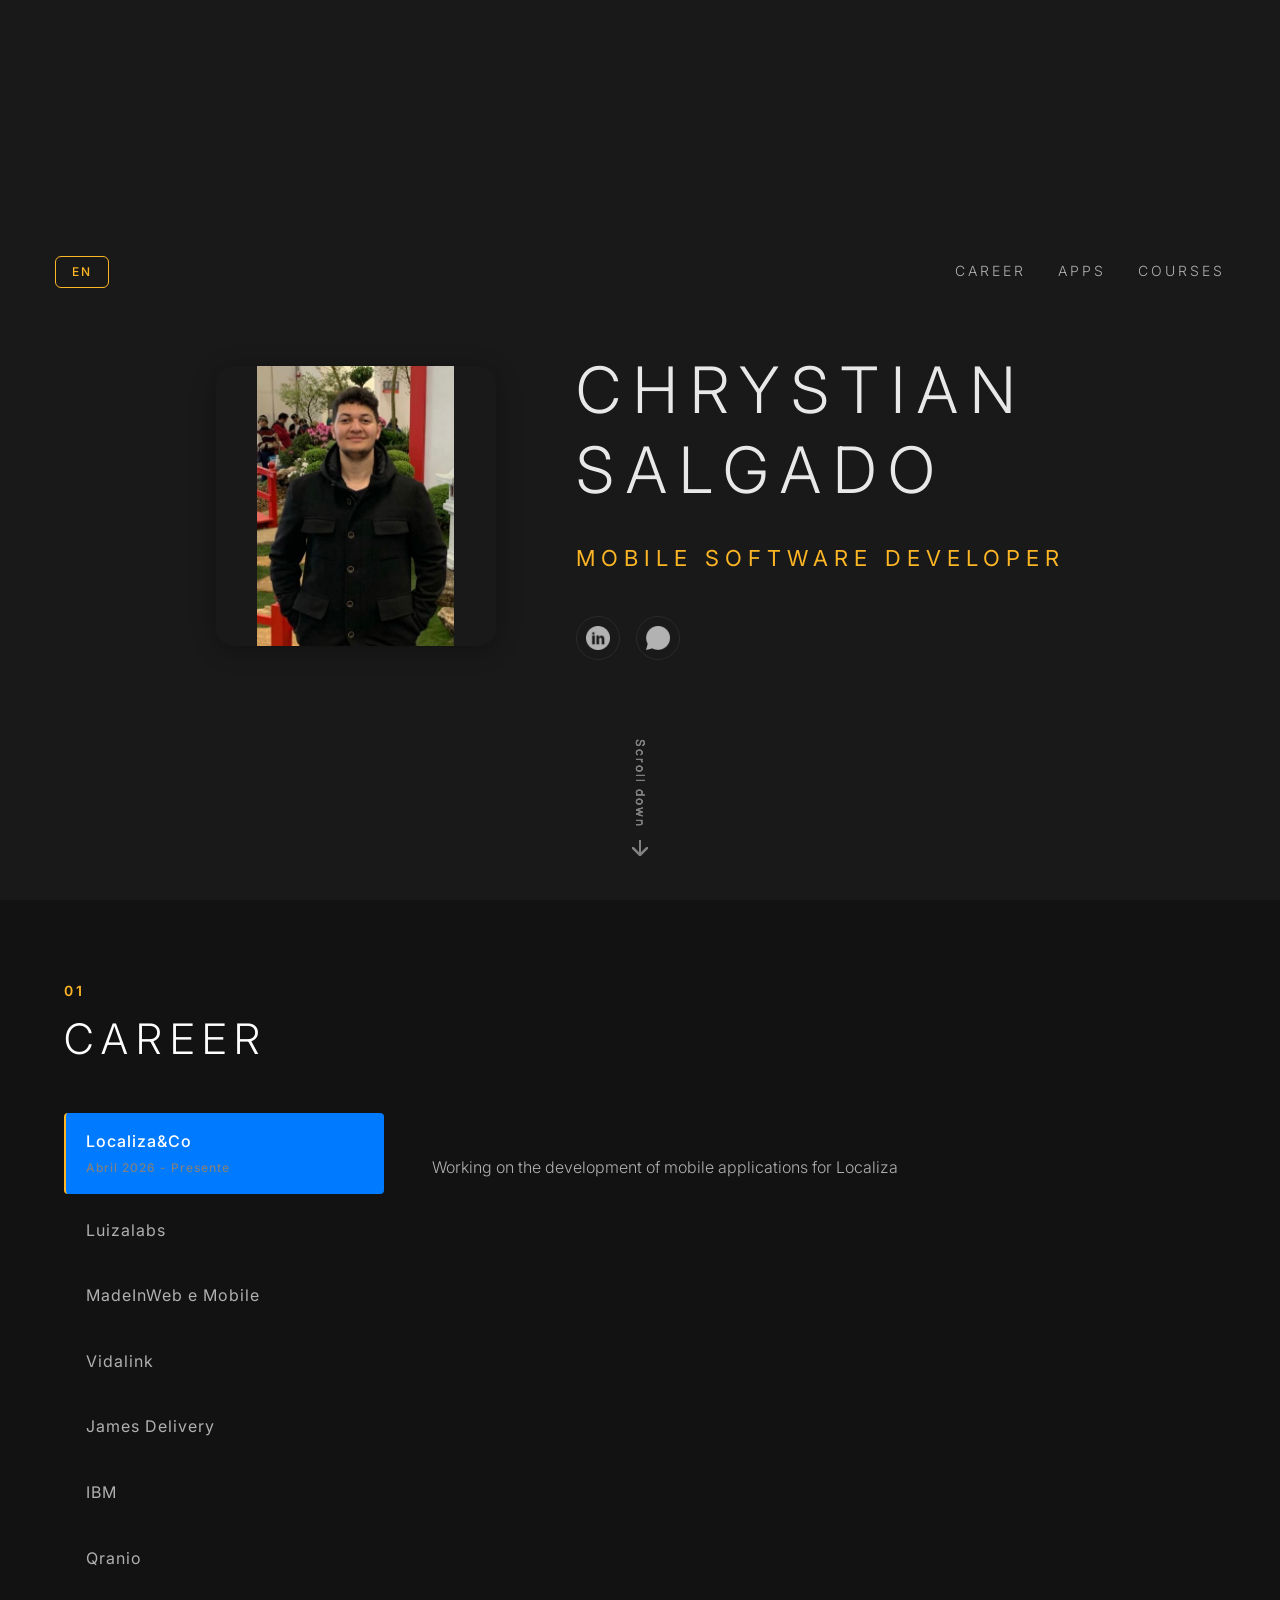
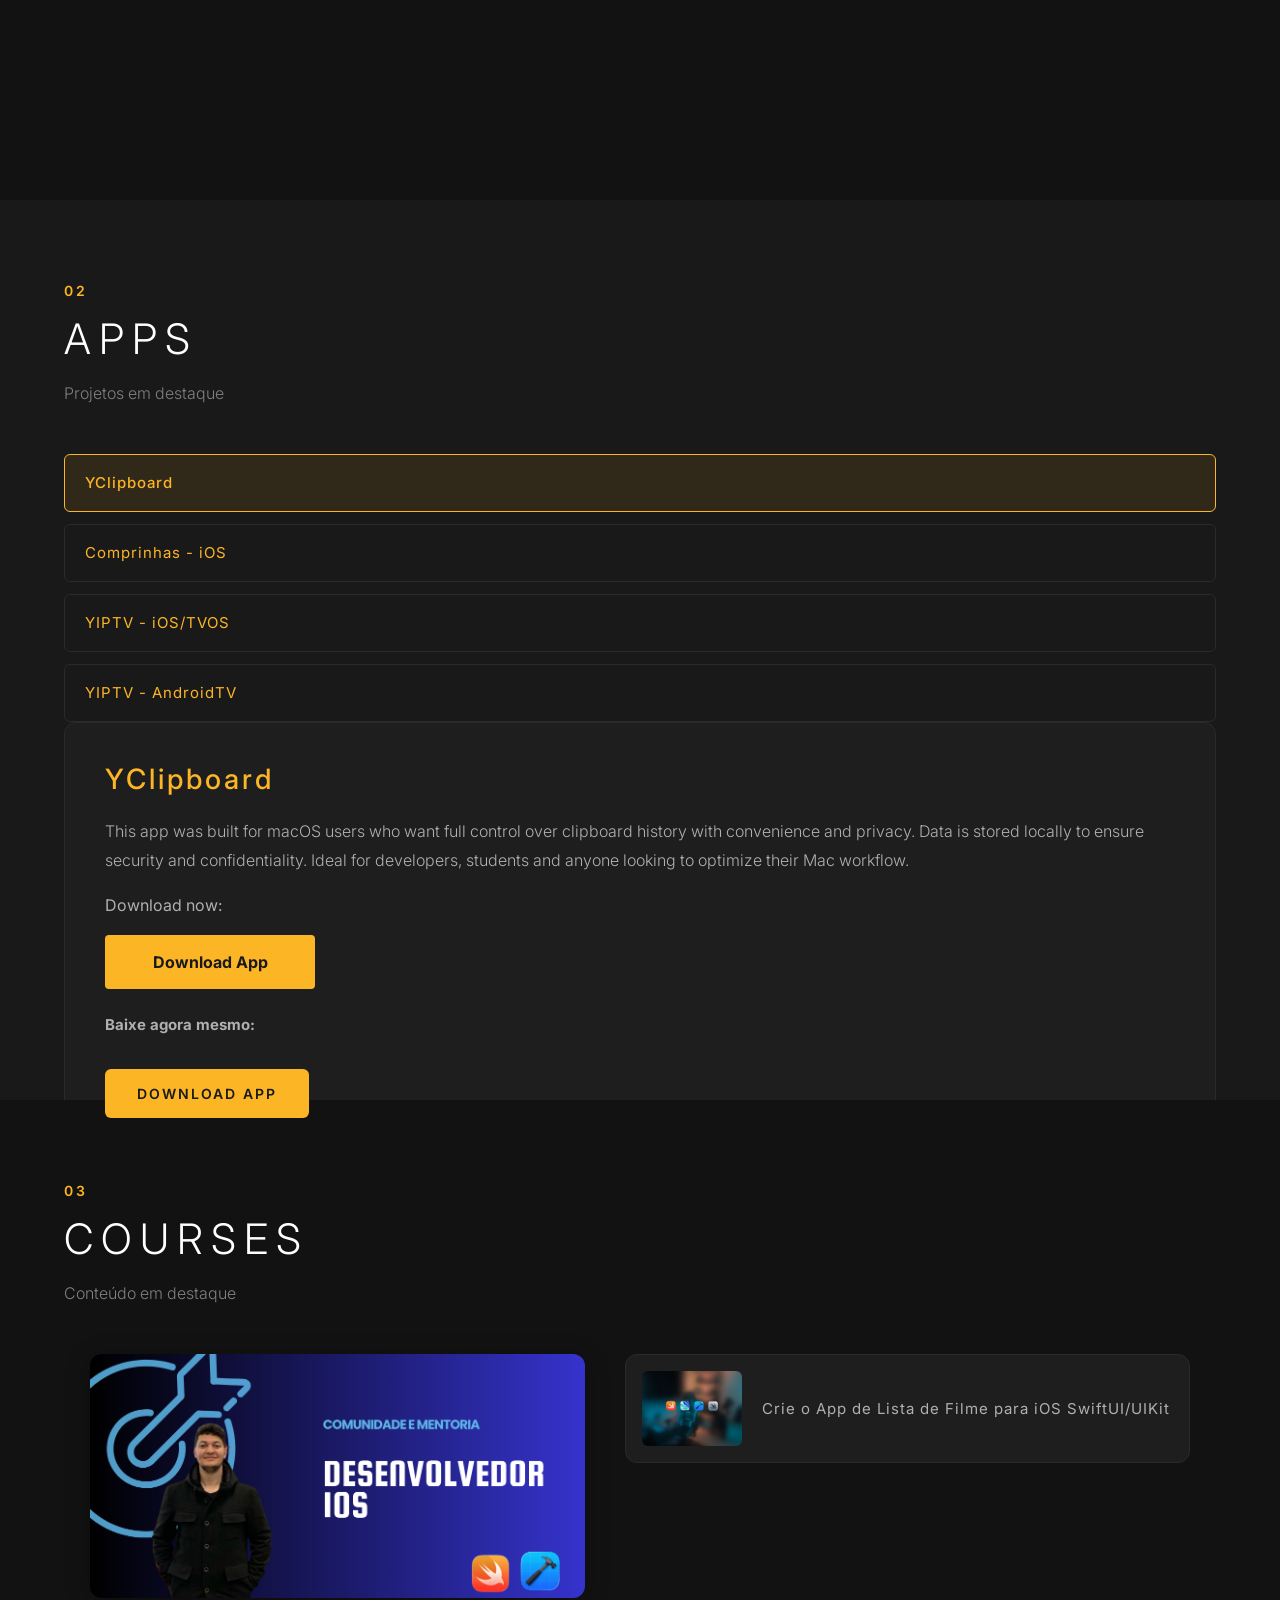
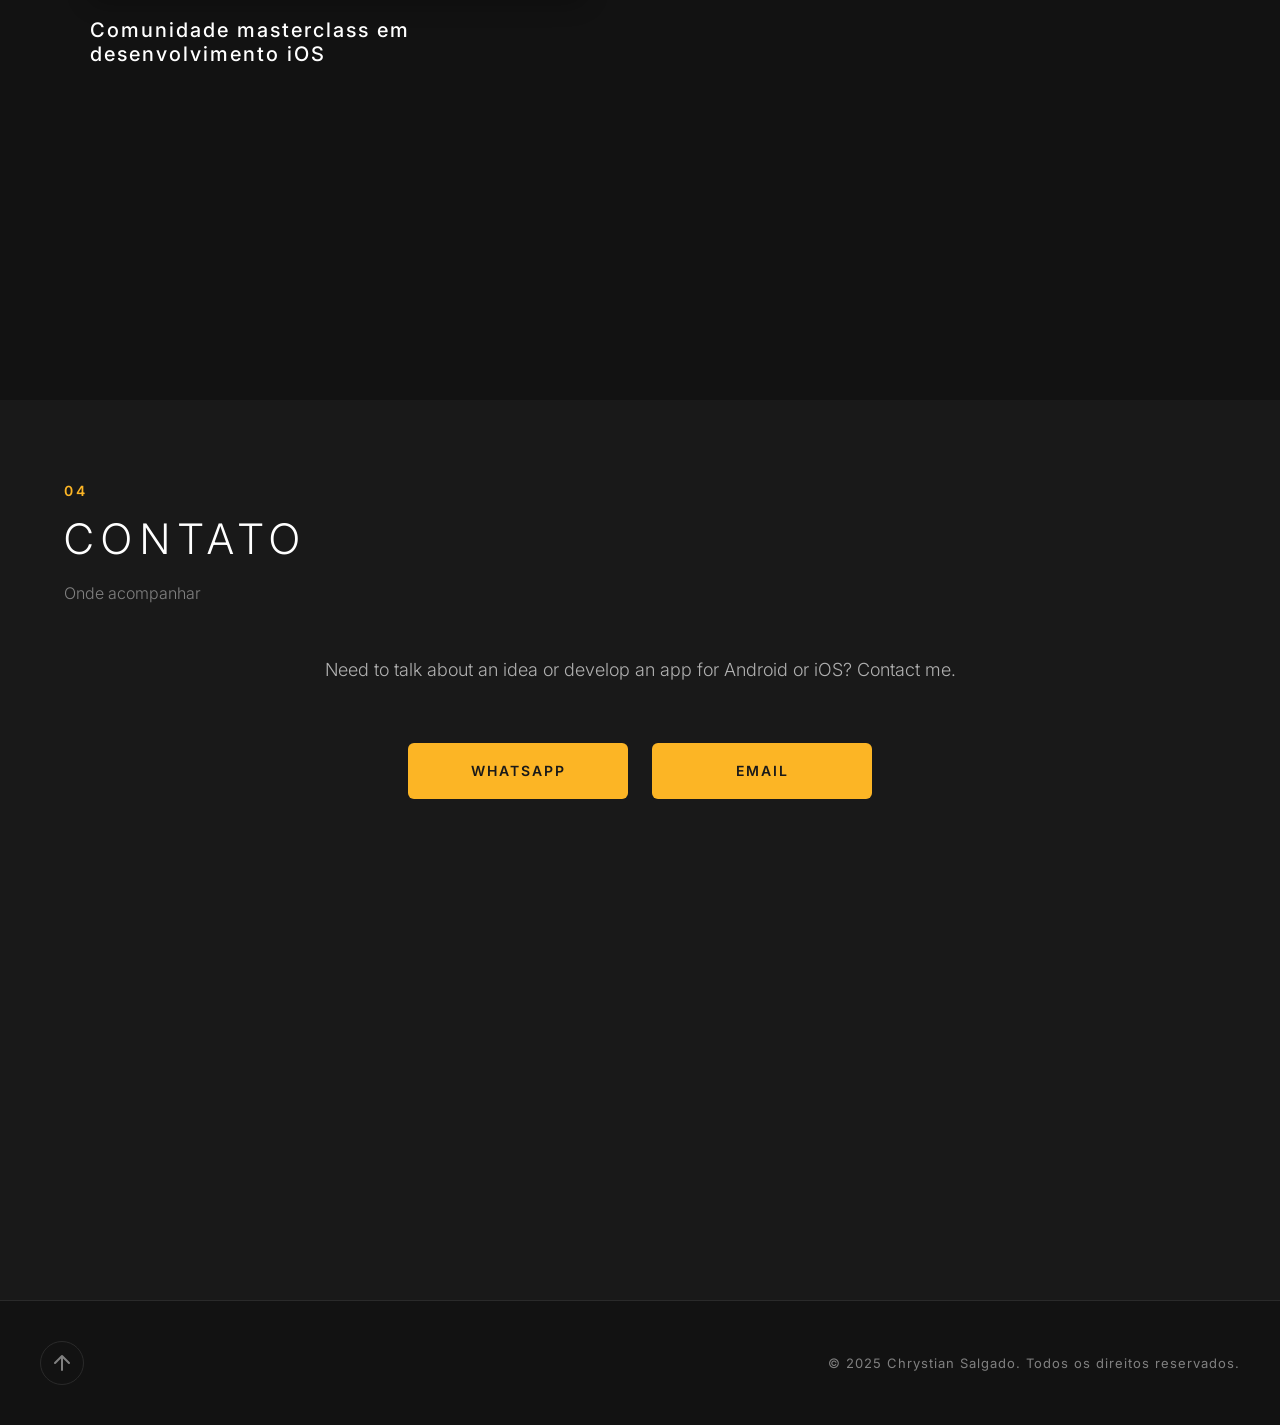
==== index.html @ e6993bc4 "fix page issues" ====
<!doctype html>
<html>
    <head>
        <meta
            name="viewport"
            content="width=device-width, initial-scale=1"
            charset="utf-8"
        />
        <link
            href="https://fonts.googleapis.com/css2?family=Inter:wght@300;400;500;600;700&display=swap"
            rel="stylesheet"
        />
        <title>Mobile Software Developer | Chrystian Salgado</title>

        <!--CSS Bootstrap-->
        <link
            rel="stylesheet"
            href="https://stackpath.bootstrapcdn.com/bootstrap/4.3.1/css/bootstrap.min.css"
            integrity="sha384-ggOyR0iXCbMQv3Xipma34MD+dH/1fQ784/j6cY/iJTQUOhcWr7x9JvoRxT2MZw1T"
            crossorigin="anonymous"
        />
        <link rel="stylesheet" href="css/smartscroll.css" />
        <!--JS Bootstrap-->
        <script
            src="https://code.jquery.com/jquery-3.3.1.slim.min.js"
            integrity="sha384-q8i/X+965DzO0rT7abK41JStQIAqVgRVzpbzo5smXKp4YfRvH+8abtTE1Pi6jizo"
            crossorigin="anonymous"
        ></script>
        <script
            src="https://cdnjs.cloudflare.com/ajax/libs/popper.js/1.14.7/umd/popper.min.js"
            integrity="sha384-UO2eT0CpHqdSJQ6hJty5KVphtPhzWj9WO1clHTMGa3JDZwrnQq4sF86dIHNDz0W1"
            crossorigin="anonymous"
        ></script>
        <script
            src="https://stackpath.bootstrapcdn.com/bootstrap/4.3.1/js/bootstrap.min.js"
            integrity="sha384-JjSmVgyd0p3pXB1rRibZUAYoIIy6OrQ6VrjIEaFf/nJGzIxFDsf4x0xIM+B07jRM"
            crossorigin="anonymous"
        ></script>
        <script
            type="text/javascript"
            src="https://code.jquery.com/jquery-1.11.3.min.js"
        ></script>
        <!--CSS-->
        <link rel="stylesheet" type="text/css" href="style.css" />
        <!--favicon-->
        <link
            rel="icon"
            type="image/png"
            sizes="32x32"
            href="e255fea9f35419e6202c3fea16399f57.ico/favicon-32x32.png"
        />
    </head>

    <body>
        <div id="problema">
            <!-- 01 HERO SECTION -->
            <div
                class="section"
                data-hash="a"
                style="background: #191919"
                id="inicio"
            >
                <section class="hero-section">
                    <div class="container-fluid hero-container">
                        <!-- Header/Navigation -->
                        <div class="hero-header">
                            <button
                                id="lang-toggle"
                                class="btn btn-sm lang-btn"
                            >
                                PT-BR
                            </button>
                            <nav class="hero-nav">
                                <a
                                    id="career"
                                    href="#about"
                                    data-i18n="nav.career"
                                    >CARREIRA</a
                                >
                                <a
                                    id="portfolio"
                                    href="#port"
                                    data-i18n="nav.apps"
                                    >APPS</a
                                >
                                <a
                                    id="courses"
                                    href="#courses-section"
                                    data-i18n="nav.courses"
                                    >CURSOS</a
                                >
                            </nav>
                        </div>

                        <!-- Hero Content -->
                        <div class="hero-content">
                            <div class="hero-profile">
                                <div class="profile-image-wrapper">
                                    <img
                                        src="img/profile/img_profile.jpg"
                                        class="profile-image"
                                        alt="Chrystian Salgado"
                                    />
                                </div>
                            </div>
                            <div class="hero-text">
                                <h1 class="hero-name">
                                    <span class="hero-name-first"
                                        >CHRYSTIAN</span
                                    >
                                    <span class="hero-name-last">SALGADO</span>
                                </h1>
                                <span class="hero-role" data-i18n="hero.role"
                                    >MOBILE SOFTWARE DEVELOPER</span
                                >
                                <div class="hero-social">
                                    <a
                                        class="social-link"
                                        href="https://www.linkedin.com/in/chrystian-salgado-025769a6/"
                                        target="_blank"
                                    >
                                        <img
                                            class="social-icon"
                                            src="img/perfil/ic_linkedin/ic_linkedin.png"
                                            alt="LinkedIn"
                                        />
                                    </a>
                                    <a
                                        class="social-link"
                                        href="https://wa.me/5532999667031?text=Ol%C3%A1%20Chrystian%2C%20estou%20entrando%20em%20contato%20a%20respeito%20dos%20seus%20servi%C3%A7os%20de%20Desenvolvedor%20e%20consultor%20de%20tecnologia."
                                        target="_blank"
                                    >
                                        <img
                                            class="social-icon"
                                            src="img/perfil/ic_whatsapp/ic_whatsapp.png"
                                            alt="WhatsApp"
                                        />
                                    </a>
                                </div>
                            </div>
                        </div>

                        <!-- Scroll indicator -->
                        <div class="scroll-indicator">
                            <a href="#about" id="rolarbaixo">
                                <span
                                    class="scroll-text"
                                    data-i18n="scroll.down"
                                    >Role para baixo</span
                                >
                                <svg
                                    class="scroll-arrow"
                                    width="24"
                                    height="24"
                                    viewBox="0 0 24 24"
                                    fill="none"
                                    xmlns="http://www.w3.org/2000/svg"
                                >
                                    <path
                                        d="M12 5V19M12 19L5 12M12 19L19 12"
                                        stroke="currentColor"
                                        stroke-width="2"
                                        stroke-linecap="round"
                                        stroke-linejoin="round"
                                    />
                                </svg>
                            </a>
                        </div>
                    </div>
                </section>
            </div>

            <!-- 02 CARREIRA SECTION -->
            <div class="section" data-hash="b" style="background: #121212">
                <section class="career-section">
                    <section class="page-section" id="about">
                        <div class="container-fluid section-container">
                            <!-- Section Header -->
                            <div class="section-header">
                                <span class="section-number">01</span>
                                <h2
                                    class="section-title"
                                    data-i18n="career.title"
                                >
                                    CARREIRA
                                </h2>
                            </div>

                            <!-- Career Content -->
                            <div class="career-content">
                                <div class="career-nav">
                                    <div
                                        class="nav flex-column nav-pills"
                                        id="v-pills-tab"
                                        role="tablist"
                                        aria-orientation="vertical"
                                    >
                                        <a
                                            class="nav-link active"
                                            id="v-pills-localiza-tab"
                                            data-toggle="pill"
                                            href="#v-pills-localiza"
                                            role="tab"
                                            aria-controls="v-pills-localiza"
                                            aria-selected="true"
                                            >Localiza&Co
                                            <span
                                                class="dataCareer"
                                                id="datlocaliza"
                                                >Abril 2026 - Presente</span
                                            >
                                        </a>
                                        <a
                                            class="nav-link"
                                            id="v-pills-luizalabs-tab"
                                            data-toggle="pill"
                                            href="#v-pills-luizalabs"
                                            role="tab"
                                            aria-controls="v-pills-luizalabs"
                                            aria-selected="false"
                                            >Luizalabs
                                            <span
                                                class="dataCareer"
                                                id="datluizalabs"
                                                >Julho 2024 - Março 2026</span
                                            >
                                        </a>
                                        <a
                                            class="nav-link"
                                            id="v-pills-madeinweb-tab2"
                                            data-toggle="pill"
                                            href="#v-pills-home2"
                                            role="tab"
                                            aria-controls="v-pills-home2"
                                            aria-selected="false"
                                            >MadeInWeb e Mobile
                                            <span class="dataCareer" id="datibm"
                                                >Outubro 2022 - Junho 2024</span
                                            >
                                        </a>
                                        <a
                                            class="nav-link"
                                            id="v-tab-vidalink-tab"
                                            data-toggle="pill"
                                            href="#v-tab-vidalink"
                                            role="tab"
                                            aria-controls="v-tab-vidalink"
                                            aria-selected="false"
                                            >Vidalink
                                            <span
                                                class="dataCareer"
                                                id="datMazzatec"
                                                >Fevereiro 2020 - Outubro
                                                2022</span
                                            >
                                        </a>
                                        <a
                                            class="nav-link"
                                            id="v-pills-profile-tab"
                                            data-toggle="pill"
                                            href="#v-pills-profile"
                                            role="tab"
                                            aria-controls="v-pills-profile"
                                            aria-selected="false"
                                            >James Delivery
                                            <span
                                                class="dataCareer"
                                                id="datmade"
                                                >Fevereiro 2021 - Abril
                                                2021</span
                                            >
                                        </a>
                                        <a
                                            class="nav-link"
                                            id="v-pills-messages-tab"
                                            data-toggle="pill"
                                            href="#v-pills-messages"
                                            role="tab"
                                            aria-controls="v-pills-messages"
                                            aria-selected="false"
                                            >IBM
                                            <span
                                                class="dataCareer"
                                                id="datgest"
                                                >Abril 2015 - Março 2017</span
                                            >
                                        </a>
                                        <a
                                            class="nav-link"
                                            id="v-pills-settings-tab"
                                            data-toggle="pill"
                                            href="#v-pills-settings"
                                            role="tab"
                                            aria-controls="v-pills-settings"
                                            aria-selected="false"
                                            >Qranio
                                            <span
                                                class="dataCareer"
                                                id="datform"
                                                >Outubro 2017 - Fevereiro
                                                2019</span
                                            >
                                        </a>
                                    </div>
                                </div>
                                <div class="career-detail">
                                    <div
                                        class="tab-content"
                                        id="v-pills-tabContent"
                                    >
                                        <div
                                            class="tab-pane fade show active"
                                            id="v-pills-localiza"
                                            role="tabpanel"
                                            aria-labelledby="v-pills-localiza-tab"
                                            data-i18n-html="career.localiza"
                                        >
                                            Trabalhando no desenvolvimento de
                                            aplicações mobile para Localiza
                                        </div>
                                        <div
                                            class="tab-pane fade"
                                            id="v-pills-luizalabs"
                                            role="tabpanel"
                                            aria-labelledby="v-pills-luizalabs-tab"
                                            data-i18n-html="career.luizalabs"
                                        >
                                            Trabalhando no time de features do
                                            app Netshoes, dentre as entregas
                                            constui a nova tela de Reviews,
                                            novas funcionalidades para home,
                                            PDP, ajuste na lista de produtos
                                            para remover espaços em branco na
                                            célula, melhorias deeplinks. Também
                                            mentorei os mais juniors e fui
                                            responsável pela apresentação do
                                            projeto a novos colaboladores.
                                        </div>
                                        <div
                                            class="tab-pane fade"
                                            id="v-tab-vidalink"
                                            role="tabpanel"
                                            aria-labelledby="v-tab-vidalink-tab"
                                            data-i18n-html="career.vidalink"
                                        >
                                            Na Vidalink fui responsável pela
                                            manutenção do app, refinamento e
                                            acompanhamento de features, lider do
                                            time iOS.
                                        </div>
                                        <div
                                            class="tab-pane fade"
                                            id="v-pills-home2"
                                            role="tabpanel"
                                            aria-labelledby="v-pills-madeinweb-tab"
                                            data-i18n-html="career.madeinweb"
                                        >
                                            Na MadeInWeb coloquei a disposição
                                            minhas habilidades no
                                            desenvolvimento de aplicativos para
                                            iPhone, ajudando o time a criar
                                            novos apps e soluções para outros
                                            apps, alguns apps internos, outros
                                            apps internos para clientes da
                                            MadeInWeb e outros projetos para
                                            todos usuários da AppStore. Dentre
                                            eles projetos para JBS, Interfarma,
                                            AvatarDaSaúde, Vidalink, Blenders in
                                            The Grass, Yoou, Universal, 2Step.
                                        </div>
                                        <div
                                            class="tab-pane fade"
                                            id="v-pills-profile"
                                            role="tabpanel"
                                            aria-labelledby="v-pills-profile-tab"
                                            data-i18n-html="career.james"
                                        >
                                            Na minha breve passagem no James eu
                                            fui ajudei o time com o refactor e
                                            relifting do aplicativo, para iOS
                                            visando uma melhora visão das
                                            entregas entre cliente e entregador,
                                            e melhorar a visão do usuário dos
                                            itens no carrinho.
                                        </div>
                                        <div
                                            class="tab-pane fade"
                                            id="v-pills-messages"
                                            role="tabpanel"
                                            aria-labelledby="v-pills-messages-tab"
                                            data-i18n-html="career.santander"
                                        >
                                            Trabalhei no módulo de chat dentro
                                            do Santander, integrando o mesmo via
                                            Carthage e Cocoapods com os apps
                                            Santander Empresas e Santander PF
                                        </div>
                                        <div
                                            class="tab-pane fade"
                                            id="v-pills-settings"
                                            role="tabpanel"
                                            aria-labelledby="v-pills-settings-tab"
                                            data-i18n-html="career.qranio"
                                        >
                                            Atuei como desenvolvedor iOS, onde
                                            consegui boa parte do meu
                                            conhecimento em Git e no
                                            desenvolvimento de aplicativos
                                            usando Swift e AltoLayout, aprendi e
                                            implementei técnicas de Teste
                                            Unitário, e Bando de dados usando o
                                            Realm, alem de aprender a usar
                                            Fastlane nos projetos.
                                        </div>
                                    </div>
                                </div>
                            </div>
                        </div>
                    </section>
                </section>
                <div class="scroll-indicator">
                    <a href="#port" id="rolarbaixo2">
                        <span class="scroll-text" data-i18n="scroll.down"
                            >Role para baixo</span
                        >
                        <svg
                            class="scroll-arrow"
                            width="24"
                            height="24"
                            viewBox="0 0 24 24"
                            fill="none"
                            xmlns="http://www.w3.org/2000/svg"
                        >
                            <path
                                d="M12 5V19M12 19L5 12M12 19L19 12"
                                stroke="currentColor"
                                stroke-width="2"
                                stroke-linecap="round"
                                stroke-linejoin="round"
                            />
                        </svg>
                    </a>
                </div>
            </div>

            <!-- 03 PROJETOS EM DESTAQUE SECTION -->
            <div
                class="section"
                data-hash="c"
                id="port"
                style="background: #191919"
            >
                <section class="portfolio-section">
                    <div class="container-fluid section-container">
                        <!-- Section Header -->
                        <div class="section-header">
                            <span class="section-number">02</span>
                            <h2 class="section-title" data-i18n="port.title">
                                APPS
                            </h2>
                            <p class="section-description">
                                Projetos em destaque
                            </p>
                        </div>

                        <!-- Portfolio Content -->
                        <div class="portfolio-content" id="verticalMenu">
                            <div class="portfolio-tabs">
                                <button
                                    class="tablinks active"
                                    onclick="openCity(event, 'How')"
                                    style="color: #fcb525"
                                    data-i18n="port.yclipboard"
                                >
                                    YClipboard
                                </button>
                                <button
                                    class="tablinks"
                                    onclick="openCity(event, 'How2')"
                                    style="color: #fcb525"
                                    data-i18n="port.comprinhas"
                                >
                                    Comprinhas - iOS
                                </button>
                                <button
                                    class="tablinks"
                                    onclick="openCity(event, 'How3')"
                                    style="color: #fcb525"
                                    data-i18n="port.yiptv_ios"
                                >
                                    YIPTV - iOS/TVOS
                                </button>
                                <button
                                    class="tablinks"
                                    onclick="openCity(event, 'How4')"
                                    style="color: #fcb525"
                                    data-i18n="port.yiptv_android"
                                >
                                    YIPTV - AndroidTV
                                </button>
                            </div>
                            <div class="portfolio-detail">
                                <div id="How" class="tabcontent active">
                                    <div class="project-card">
                                        <h3
                                            class="project-title"
                                            style="color: #fcb525"
                                        >
                                            YClipboard
                                        </h3>
                                        <p
                                            class="project-description"
                                            data-i18n-html="port.yclipboard.content"
                                        >
                                            Este app foi criado para usuários de
                                            macOS que buscam controle total
                                            sobre o histórico da área de
                                            transferência, com praticidade, e
                                            privacidade. Privacidade em primeiro
                                            lugar: Todos os dados são
                                            armazenados localmente, garantindo
                                            segurança e confidencialidade. Ideal
                                            para desenvolvedores estudantes e
                                            qualquer pessoa que queira otimizar
                                            seu dia a dia no Mac.
                                        </p>
                                        <p class="project-cta">
                                            <strong>Baixe agora mesmo:</strong>
                                        </p>
                                        <a
                                            href="https://apps.apple.com/br/app/yclipboard/id6751497087?l=en-GB&mt=12"
                                            target="_blank"
                                        >
                                            <button
                                                type="button"
                                                class="btn btn-primary"
                                                data-i18n="port.download"
                                            >
                                                Download App
                                            </button>
                                        </a>
                                    </div>
                                </div>
                                <div id="How2" class="tabcontent">
                                    <div class="project-card">
                                        <h3
                                            class="project-title"
                                            style="color: #fcb525"
                                        >
                                            Comprinhas - iOS
                                        </h3>
                                        <p
                                            class="project-description"
                                            data-i18n-html="port.comprinhas.content"
                                        >
                                            O app Comprinhas tem como função
                                            ajudar o usuário a facilitar o fluxo
                                            de compras do usuário quando o mesmo
                                            está no supermercado. A idéia é que
                                            o usuário consiga ver sua lista de
                                            forma facil do que comprar no app,
                                            marcar o que ja colocou no carrinho
                                            e compartilhar para que outras
                                            pessoas complementem ou acompahem a
                                            lista de compras em tempo real.
                                        </p>
                                        <p class="project-cta">
                                            <strong
                                                >Caso necessário o usuário pode
                                                consultar nosso</strong
                                            >
                                            <a
                                                href="https://firebasestorage.googleapis.com/v0/b/sal0001app.appspot.com/o/Politica%20de%20Privacidade%20do%20App%20Comprinhas.pdf?alt=media&token=5f345f97-ffcb-4858-b797-ce55e3836932"
                                                target="_blank"
                                                >termo de privacidade</a
                                            >
                                        </p>
                                        <p class="project-cta">
                                            <strong>Baixe agora mesmo:</strong>
                                        </p>
                                        <a
                                            href="https://apps.apple.com/us/app/comprinhas/id1562893313"
                                            target="_blank"
                                        >
                                            <button
                                                type="button"
                                                class="btn btn-primary"
                                                data-i18n="port.download"
                                            >
                                                Download App
                                            </button>
                                        </a>
                                    </div>
                                </div>
                                <div id="How3" class="tabcontent">
                                    <div class="project-card">
                                        <h3
                                            class="project-title"
                                            style="color: #fcb525"
                                        >
                                            YIPTV - iOS/TVOS
                                        </h3>
                                        <p
                                            class="project-description"
                                            data-i18n-html="port.yiptv_ios.content"
                                        >
                                            O app YIPTV é o meu filho mais novo!
                                            Vindo de uma vontade de criar uma
                                            experiência melhor, menos poluída e
                                            'easy to use' dos players M3U eu
                                            criei esse app. Disponivel para iOS,
                                            iPadOS e MacOS.
                                        </p>
                                        <p class="project-cta">
                                            <strong
                                                >Caso necessário o usuário pode
                                                consultar nosso</strong
                                            >
                                            <a
                                                href="https://firebasestorage.googleapis.com/v0/b/yiptv-d2c22.appspot.com/o/Politica%20de%20Privacidade%20do%20App%20YIPTV.pdf?alt=media&token=522d6019-e906-4ab5-878b-7ed369251ab2"
                                                target="_blank"
                                                >termo de privacidade</a
                                            >
                                        </p>
                                        <p class="project-cta">
                                            <strong>Baixe agora mesmo:</strong>
                                        </p>
                                        <a
                                            href="https://apps.apple.com/us/app/yiptv-player/id1621209639"
                                            target="_blank"
                                        >
                                            <button
                                                type="button"
                                                class="btn btn-primary"
                                                data-i18n="port.download"
                                            >
                                                Download App
                                            </button>
                                        </a>
                                    </div>
                                </div>
                                <div id="How4" class="tabcontent">
                                    <div class="project-card">
                                        <h3
                                            class="project-title"
                                            style="color: #fcb525"
                                        >
                                            YIPTV - Android
                                        </h3>
                                        <p
                                            class="project-description"
                                            data-i18n-html="port.yiptv_android.content"
                                        >
                                            O app YIPTV é o meu filho mais novo!
                                            Vindo de uma vontade de criar uma
                                            experiência melhor, menos poluída e
                                            'easy to use' dos players M3U eu
                                            criei esse app. Disponivel para
                                            Android.
                                        </p>
                                        <p class="project-cta">
                                            <strong
                                                >Caso necessário o usuário pode
                                                consultar nosso</strong
                                            >
                                            <a
                                                href="https://firebasestorage.googleapis.com/v0/b/yiptv-d2c22.appspot.com/o/Politica%20de%20Privacidade%20do%20App%20YIPTV.pdf?alt=media&token=522d6019-e906-4ab5-878b-7ed369251ab2"
                                                target="_blank"
                                                >termo de privacidade</a
                                            >
                                        </p>
                                        <p class="project-cta">
                                            <strong>Baixe agora mesmo:</strong>
                                        </p>
                                        <a
                                            href="https://play.google.com/store/apps/details?id=com.salgadosproductions.yiptv&pli=1"
                                            target="_blank"
                                        >
                                            <button
                                                type="button"
                                                class="btn btn-primary"
                                                data-i18n="port.download"
                                            >
                                                Download App
                                            </button>
                                        </a>
                                    </div>
                                </div>
                            </div>
                        </div>
                    </div>
                </section>

                <script>
                    $("#verticalMenu").css("display", "block");
                </script>

                <script>
                    function openCity(evt, cityName) {
                        // Declare all variables
                        var i, tabcontent, tablinks;

                        // Get all elements with class="tabcontent" and hide them
                        tabcontent =
                            document.getElementsByClassName("tabcontent");
                        for (i = 0; i < tabcontent.length; i++) {
                            tabcontent[i].style.display = "none";
                            tabcontent[i].classList.remove("active");
                        }

                        // Get all elements with class="tablinks" and remove the class "active"
                        tablinks = document.getElementsByClassName("tablinks");
                        for (i = 0; i < tablinks.length; i++) {
                            tablinks[i].className = tablinks[
                                i
                            ].className.replace(" active", "");
                        }

                        // Show the current tab, and add an "active" class to the link that opened the tab
                        document.getElementById(cityName).style.display =
                            "block";
                        document
                            .getElementById(cityName)
                            .classList.add("active");
                        evt.currentTarget.className += " active";
                    }
                </script>
                <div class="scroll-indicator">
                    <a href="#courses-section" id="rolarbaixo3">
                        <span class="scroll-text" data-i18n="scroll.down"
                            >Role para baixo</span
                        >
                        <svg
                            class="scroll-arrow"
                            width="24"
                            height="24"
                            viewBox="0 0 24 24"
                            fill="none"
                            xmlns="http://www.w3.org/2000/svg"
                        >
                            <path
                                d="M12 5V19M12 19L5 12M12 19L19 12"
                                stroke="currentColor"
                                stroke-width="2"
                                stroke-linecap="round"
                                stroke-linejoin="round"
                            />
                        </svg>
                    </a>
                </div>
            </div>

            <!-- 04 CURSOS SECTION -->
            <div class="section" data-hash="d" style="background: #121212">
                <section class="courses-section">
                    <section class="page-section" id="courses-section">
                        <div class="container-fluid section-container">
                            <!-- Section Header -->
                            <div class="section-header">
                                <span class="section-number">03</span>
                                <h2
                                    class="section-title"
                                    data-i18n="courses.title"
                                >
                                    CURSOS
                                </h2>
                                <p class="section-description">
                                    Conteúdo em destaque
                                </p>
                            </div>

                            <!-- Courses Content -->
                            <div class="courses-content">
                                <div
                                    class="courses-container"
                                    id="courses-container"
                                >
                                    <!-- Featured course (left) -->
                                    <div
                                        class="courses-featured"
                                        id="featured-course"
                                    ></div>

                                    <!-- Courses list (right) -->
                                    <div
                                        class="courses-list"
                                        id="courses-list"
                                    ></div>
                                </div>
                            </div>
                        </div>
                    </section>
                </section>
                <div class="scroll-indicator">
                    <a href="#contact" id="rolarbaixo-courses">
                        <span class="scroll-text" data-i18n="scroll.down"
                            >Role para baixo</span
                        >
                        <svg
                            class="scroll-arrow"
                            width="24"
                            height="24"
                            viewBox="0 0 24 24"
                            fill="none"
                            xmlns="http://www.w3.org/2000/svg"
                        >
                            <path
                                d="M12 5V19M12 19L5 12M12 19L19 12"
                                stroke="currentColor"
                                stroke-width="2"
                                stroke-linecap="round"
                                stroke-linejoin="round"
                            />
                        </svg>
                    </a>
                </div>
            </div>

            <!-- 05 CONTATO SECTION -->
            <div class="section" data-hash="e" style="background: #191919">
                <section class="contact-section">
                    <section class="page-section" id="contact">
                        <div class="container-fluid section-container">
                            <!-- Section Header -->
                            <div class="section-header">
                                <span class="section-number">04</span>
                                <h2
                                    class="section-title"
                                    data-i18n="contact.title"
                                >
                                    CONTATO
                                </h2>
                                <p class="section-description">
                                    Onde acompanhar
                                </p>
                            </div>

                            <!-- Contact Content -->
                            <div class="contact-content">
                                <div class="contact-info">
                                    <p
                                        class="contact-description"
                                        data-i18n="contact.description"
                                    >
                                        Precisando conversar sobre uma ideia ou
                                        desenvolver um app para android e / ou
                                        ios entre em contato comigo
                                    </p>
                                    <div class="contact-buttons">
                                        <a
                                            href="https://wa.me/5532999667031"
                                            target="_blank"
                                        >
                                            <button
                                                type="button"
                                                class="btn btn-primary btn-contact"
                                                data-i18n="contact.whatsapp"
                                            >
                                                WhatsApp
                                            </button>
                                        </a>
                                        <a href="mailto:salgado.dev@gmail.com">
                                            <button
                                                type="button"
                                                class="btn btn-primary btn-contact"
                                                data-i18n="contact.email"
                                            >
                                                Email
                                            </button>
                                        </a>
                                    </div>
                                </div>
                            </div>
                        </div>
                    </section>
                </section>

                <!-- Footer -->
                <footer class="footer">
                    <div class="footer-content">
                        <div class="footer-actions">
                            <a
                                href="#inicio"
                                id="back-to-top"
                                class="back-to-top"
                            >
                                <svg
                                    width="24"
                                    height="24"
                                    viewBox="0 0 24 24"
                                    fill="none"
                                    xmlns="http://www.w3.org/2000/svg"
                                >
                                    <path
                                        d="M12 19V5M12 5L5 12M12 5L19 12"
                                        stroke="currentColor"
                                        stroke-width="2"
                                        stroke-linecap="round"
                                        stroke-linejoin="round"
                                    />
                                </svg>
                            </a>
                        </div>
                        <p class="footer-copyright">
                            © 2025 Chrystian Salgado. Todos os direitos
                            reservados.
                        </p>
                    </div>
                </footer>
            </div>
        </div>

        <!-- Scripts -->
        <script
            type="text/javascript"
            src="files/bower_components/lethargy/lethargy.min.js"
        ></script>
        <script type="text/javascript" src="js/smartscroll.js"></script>
        <script type="text/javascript" src="/scriptmenu.js"></script>
        <script>
            $.smartscroll();
        </script>
        <script>
            $(function () {
                $(".tab").mouseenter(disableScrolling);
                $(".tab").mouseleave(enableScrolling);
            });
        </script>
        <script>
            function disableScrolling() {
                var x = window.scrollX;
                var y = window.scrollY;
                window.onscroll = function () {
                    window.scrollTo(x, y);
                };
            }

            function enableScrolling() {
                window.onscroll = function () {};
            }
        </script>
        <script>
            $(function () {
                    // Initial display setup (Localiza as first)
                    $(".dataCareer").hide();
                    $("#datlocaliza").show();

                    // Ensure all nav-links are inactive and only Localiza is active initially
                    $(".nav-link")
                        .removeClass("active")
                        .attr("aria-selected", "false");
                    $("#v-pills-localiza-tab")
                        .addClass("active")
                        .attr("aria-selected", "true");

                    // Ensure all tab-panes are hidden and only Localiza is shown initially
                    $(".tab-pane").removeClass("show active");
                    $("#v-pills-localiza").addClass("show active");
                // Attach a single click handler to the parent of the nav-links
                $("#v-pills-tab").on("click", ".nav-link", function (e) {
                    e.preventDefault(); // Prevent default Bootstrap tab behavior
                    var clickedLink = $(this);
                    var targetPaneId = clickedLink.attr("href"); // e.g., "#v-pills-luizalabs"
                    var targetDataCareerId = clickedLink
                        .find(".dataCareer")
                        .attr("id"); // e.g., "datluizalabs"

                    // Remove active state from all nav-links
                    $(".nav-link")
                        .removeClass("active")
                        .attr("aria-selected", "false");
                    // Add active state to the clicked nav-link
                    clickedLink
                        .addClass("active")
                        .attr("aria-selected", "true");

                    // Hide all dataCareer spans and show the relevant one
                    $(".dataCareer").hide();
                    $("#" + targetDataCareerId).show();

                    // Hide all tab-panes and show the relevant one
                    $(".tab-pane").removeClass("show active");
                    $(targetPaneId).addClass("show active");

                    // Smooth scroll on mobile
                    if (window.innerWidth < 768) {
                        setTimeout(function () {
                            clickedLink.scrollIntoView({ behavior: "smooth" });
                        }, 100);
                    }
                });

                // Mobile-friendly tab switching for portfolio
                $(".tablinks").on("click", function () {
                    if (window.innerWidth < 768) {
                        setTimeout(function () {
                            $(".tabcontent:visible").scrollIntoView({
                                behavior: "smooth",
                            });
                        }, 100);
                    }
                });
            });
        </script>
        <script>
            // Load and render courses
            function loadCourses() {
                $.getJSON("courses.json", function (data) {
                    if (data.courses && data.courses.length > 0) {
                        // Featured course (first item)
                        const featured = data.courses[0];
                        const featuredHtml = `
                        <a href="${featured.link}" target="_blank" rel="noopener noreferrer">
                            <img src="${featured.thumbnail}" alt="${featured.title}" class="featured-thumbnail" onerror="this.src='data:image/svg+xml,%3Csvg xmlns=%22http://www.w3.org/2000/svg%22 width=%22400%22 height=%22225%22%3E%3Crect fill=%22%23444%22 width=%22400%22 height=%22225%22/%3E%3Ctext fill=%22%23999%22 font-size=%2216%22 x=%2250%25%22 y=%2250%25%22 text-anchor=%22middle%22 dominant-baseline=%22middle%22%3EImage not available%3C/text%3E%3C/svg%3E'">
                            <h3 class="featured-title">${featured.title}</h3>
                        </a>
                    `;
                        $("#featured-course").html(featuredHtml);

                        // Courses list (items 1-5)
                        let listHtml = "";
                        for (
                            let i = 1;
                            i < Math.min(6, data.courses.length);
                            i++
                        ) {
                            const course = data.courses[i];
                            listHtml += `
                            <a href="${course.link}" target="_blank" rel="noopener noreferrer" class="course-list-item">
                                <img src="${course.thumbnail}" alt="${course.title}" class="list-thumbnail" onerror="this.src='data:image/svg+xml,%3Csvg xmlns=%22http://www.w3.org/2000/svg%22 width=%22100%22 height=%2275%22%3E%3Crect fill=%22%23444%22 width=%22100%22 height=%2275%22/%3E%3Ctext fill=%22%23999%22 font-size=%2210%22 x=%2250%25%22 y=%2250%25%22 text-anchor=%22middle%22 dominant-baseline=%22middle%22%3EN/A%3C/text%3E%3C/svg%3E'">
                                <p class="list-title">${course.title}</p>
                            </a>
                        `;
                        }
                        $("#courses-list").html(listHtml);
                    }
                }).fail(function () {
                    console.error("Erro ao carregar courses.json");
                });
            }

            // Load courses when page is ready
            $(document).ready(function () {
                loadCourses();
            });
        </script>
        <script>
            (function () {
                // Load translations from external JSON and apply them
                function applyTranslations(lang, data) {
                    if (!data) return;
                    document
                        .querySelectorAll("[data-i18n]")
                        .forEach(function (el) {
                            var key = el.getAttribute("data-i18n");
                            if (data[key]) el.textContent = data[key];
                        });
                    document
                        .querySelectorAll("[data-i18n-html]")
                        .forEach(function (el) {
                            var key = el.getAttribute("data-i18n-html");
                            if (data[key]) el.innerHTML = data[key];
                        });
                    var btn = document.getElementById("lang-toggle");
                    if (btn)
                        btn.textContent = lang === "pt-BR" ? "PT-BR" : "EN";
                    localStorage.setItem("site_lang", lang);
                }

                function loadLang(lang) {
                    var path = "translations/" + lang + ".json";
                    return fetch(path)
                        .then(function (res) {
                            if (!res.ok)
                                throw new Error("Failed to load " + path);
                            return res.json();
                        })
                        .then(function (data) {
                            applyTranslations(lang, data);
                        })
                        .catch(function (err) {
                            console.error(err);
                        });
                }

                var stored = localStorage.getItem("site_lang");
                var initial =
                    stored ||
                    (navigator.language &&
                    navigator.language.toLowerCase().indexOf("pt") === 0
                        ? "pt-BR"
                        : "en");
                document.addEventListener("DOMContentLoaded", function () {
                    loadLang(initial);
                });

                document.addEventListener("click", function (e) {
                    if (e.target && e.target.id === "lang-toggle") {
                        var current =
                            localStorage.getItem("site_lang") || initial;
                        var next = current === "pt-BR" ? "en" : "pt-BR";
                        loadLang(next);
                    }
                });
            })();
        </script>
    </body>
</html>
---- css/smartscroll.css ----
/* line 1, ../sass/smartscroll.scss */
html, body {
  margin: 0;
  padding: 0;
}
---- style.css ----
/* ============================================
   MODERN PORTFOLIO STYLES - ViktorKav Inspired
   Gold Tone Theme by Chrystian Salgado
   ============================================ */

/* == CSS Variables == */
:root {
    --color-gold: #fcb525;
    --color-gold-light: #ffd066;
    --color-gold-dark: #e6a000;
    --color-bg-dark: #191919;
    --color-bg-darker: #121212;
    --color-bg-medium: #1e1e1e;
    --color-text-white: #ffffff;
    --color-text-light: #b0b0b0;
    --color-text-muted: #808080;
    --color-border: #2a2a2a;
    --font-primary:
        "Inter", -apple-system, BlinkMacSystemFont, "Segoe UI", sans-serif;
    --transition-smooth: all 0.3s cubic-bezier(0.4, 0, 0.2, 1);
    --shadow-card: 0 4px 24px rgba(0, 0, 0, 0.3);
    --shadow-card-hover: 0 8px 32px rgba(252, 181, 37, 0.15);
    --radius-sm: 6px;
    --radius-md: 12px;
    --radius-lg: 16px;
}

/* == Reset & Base == */
* {
    box-sizing: border-box;
    margin: 0;
    padding: 0;
}

html {
    scroll-behavior: smooth;
    font-size: 16px;
}

body {
    font-family: var(--font-primary);
    background-color: var(--color-bg-dark);
    color: var(--color-text-white);
    line-height: 1.6;
    -webkit-font-smoothing: antialiased;
    -moz-osx-font-smoothing: grayscale;
}

/* == Custom Scrollbar == */
::-webkit-scrollbar {
    width: 8px;
}

::-webkit-scrollbar-track {
    background: var(--color-bg-darker);
}

::-webkit-scrollbar-thumb {
    background: var(--color-gold);
    border-radius: 4px;
}

::-webkit-scrollbar-thumb:hover {
    background: var(--color-gold-light);
}

/* == Section Container == */
.section-container {
    max-width: 1200px;
    margin: 0 auto;
    padding: 80px 24px;
}

/* == Section Header with Number == */
.section-header {
    text-align: left;
    margin-bottom: 48px;
}

.section-number {
    display: block;
    font-size: 14px;
    font-weight: 600;
    letter-spacing: 3px;
    color: var(--color-gold);
    margin-bottom: 12px;
}

.section-title {
    font-size: 42px;
    font-weight: 300;
    letter-spacing: 8px;
    color: var(--color-text-white);
    margin-bottom: 16px;
    text-transform: uppercase;
}

.section-description {
    font-size: 16px;
    color: var(--color-text-muted);
    font-weight: 300;
}

/* == Language Toggle Button == */
#lang-toggle {
    background: transparent;
    border: 1px solid var(--color-gold);
    color: var(--color-gold);
    padding: 6px 16px;
    font-size: 12px;
    font-weight: 500;
    letter-spacing: 2px;
    border-radius: var(--radius-sm);
    cursor: pointer;
    transition: var(--transition-smooth);
}

#lang-toggle:hover,
#lang-toggle:focus {
    background: var(--color-gold);
    color: var(--color-bg-dark);
}

/* == Hero Section == */
.hero-section {
    min-height: 100vh;
    display: flex;
    flex-direction: column;
    justify-content: center;
    align-items: center;
    background: var(--color-bg-dark);
    padding: 0 24px;
    position: relative;
}

.hero-container {
    width: 100%;
    max-width: 1200px;
    display: flex;
    flex-direction: column;
    justify-content: center;
    align-items: center;
}

.hero-header {
    display: flex;
    justify-content: space-between;
    align-items: center;
    width: 100%;
    margin-bottom: 48px;
    padding: 16px 0;
}

.hero-nav {
    display: flex;
    gap: 32px;
}

.hero-nav a {
    color: var(--color-text-light);
    text-decoration: none;
    font-size: 14px;
    font-weight: 500;
    letter-spacing: 3px;
    transition: var(--transition-smooth);
}

.hero-nav a:hover {
    color: var(--color-gold);
}

/* == Hero Content == */
.hero-content {
    display: flex;
    align-items: center;
    justify-content: center;
    gap: 64px;
    width: 100%;
    max-width: 1000px;
}

.hero-profile {
    flex-shrink: 0;
}

.profile-image-wrapper {
    width: 200px;
    height: 240px;
    border-radius: 18px;
    overflow: hidden;
    border: none;
    box-shadow: var(--shadow-card);
}

.profile-image {
    width: 100%;
    height: 100%;
    object-fit: contain;
    transition: var(--transition-smooth);
}

.profile-image-wrapper:hover .profile-image {
    transform: scale(1.05);
}

.hero-text {
    display: flex;
    flex-direction: column;
    gap: 16px;
}

.hero-name {
    display: flex;
    flex-direction: column;
    gap: 4px;
}

.hero-name-first {
    font-size: 56px;
    font-weight: 300;
    letter-spacing: 12px;
    color: var(--color-text-white);
    opacity: 0.9;
}

.hero-name-last {
    font-size: 56px;
    font-weight: 300;
    letter-spacing: 12px;
    color: var(--color-text-white);
    opacity: 0.9;
}

.hero-role {
    font-size: 20px;
    font-weight: 400;
    letter-spacing: 6px;
    color: var(--color-gold);
    margin-top: 8px;
}

.hero-social {
    display: flex;
    gap: 16px;
    margin-top: 24px;
}

.social-link {
    display: flex;
    align-items: center;
    justify-content: center;
    width: 44px;
    height: 44px;
    border-radius: 50%;
    border: 1px solid var(--color-border);
    transition: var(--transition-smooth);
}

.social-link:hover {
    border-color: var(--color-gold);
    transform: translateY(-2px);
    box-shadow: var(--shadow-card-hover);
}

.social-icon {
    width: 24px;
    height: 24px;
    filter: brightness(0) invert(0.7);
    transition: var(--transition-smooth);
}

.social-link:hover .social-icon {
    filter: brightness(0) invert(1);
}

/* == Scroll Indicator == */
.scroll-indicator {
    position: absolute;
    bottom: 40px;
    left: 50%;
    transform: translateX(-50%);
    display: flex;
    justify-content: center;
}

.scroll-indicator a {
    display: flex;
    flex-direction: column;
    align-items: center;
    gap: 8px;
    color: var(--color-text-muted);
    text-decoration: none;
    font-size: 12px;
    letter-spacing: 2px;
    transition: var(--transition-smooth);
}

.scroll-indicator a:hover {
    color: var(--color-gold);
}

.scroll-text {
    writing-mode: vertical-lr;
    text-orientation: mixed;
}

.scroll-arrow {
    animation: bounce 2s infinite;
}

@keyframes bounce {
    0%,
    20%,
    50%,
    80%,
    100% {
        transform: translateY(0);
    }
    40% {
        transform: translateY(10px);
    }
    60% {
        transform: translateY(5px);
    }
}

/* == Career Section == */
.career-section {
    background: var(--color-bg-darker);
    min-height: 100vh;
}

.career-content {
    display: flex;
    gap: 48px;
}

.career-nav {
    flex: 0 0 300px;
}

.career-detail {
    flex: 1;
}

/* == Career Navigation Pills == */
.nav.flex-column {
    display: flex;
    flex-direction: column;
    gap: 8px;
}

.nav-link {
    display: block;
    background: transparent;
    border: none;
    border-left: 2px solid transparent;
    color: var(--color-text-light);
    padding: 16px 20px;
    text-align: left;
    text-decoration: none;
    font-size: 16px;
    font-weight: 400;
    letter-spacing: 1px;
    transition: var(--transition-smooth);
    border-radius: 0 var(--radius-sm) var(--radius-sm) 0;
    cursor: pointer;
}

.nav-link:hover {
    color: var(--color-text-white);
    background: var(--color-bg-medium);
    border-left-color: var(--color-gold);
}

.nav-link.active {
    color: var(--color-gold);
    background: var(--color-bg-medium);
    border-left-color: var(--color-gold);
    font-weight: 500;
}

.nav-link .dataCareer {
    display: block;
    font-size: 12px;
    color: var(--color-text-muted);
    margin-top: 4px;
    letter-spacing: 1px;
}

/* == Career Tab Content == */
.tab-content {
    padding: 24px 0;
}

.tab-pane {
    font-size: 16px;
    line-height: 1.8;
    color: var(--color-text-light);
    font-weight: 300;
    padding: 16px 0;
}

.tab-pane.active,
.tab-pane.show {
    animation: fadeIn 0.3s ease-in-out;
}

@keyframes fadeIn {
    from {
        opacity: 0;
        transform: translateY(10px);
    }
    to {
        opacity: 1;
        transform: translateY(0);
    }
}

/* == Portfolio Section == */
.portfolio-section {
    background: var(--color-bg-dark);
    min-height: 100vh;
}

.portfolio-content {
    display: flex;
    gap: 48px;
}

.portfolio-tabs {
    flex: 0 0 280px;
    display: flex;
    flex-direction: column;
    gap: 12px;
}

.portfolio-tabs .tablinks {
    display: block;
    width: 100%;
    padding: 16px 20px;
    background: transparent;
    border: 1px solid var(--color-border);
    border-radius: var(--radius-sm);
    color: var(--color-text-light);
    font-family: var(--font-primary);
    font-size: 15px;
    font-weight: 400;
    letter-spacing: 1px;
    text-align: left;
    cursor: pointer;
    transition: var(--transition-smooth);
}

.portfolio-tabs .tablinks:hover {
    border-color: var(--color-gold);
    color: var(--color-gold);
    background: rgba(252, 181, 37, 0.05);
}

.portfolio-tabs .tablinks.active {
    border-color: var(--color-gold);
    color: var(--color-gold);
    background: rgba(252, 181, 37, 0.1);
    font-weight: 500;
}

.portfolio-detail {
    flex: 1;
}

/* == Project Cards == */
.project-card {
    background: var(--color-bg-medium);
    border: 1px solid var(--color-border);
    border-radius: var(--radius-md);
    padding: 40px;
    transition: var(--transition-smooth);
}

.project-card:hover {
    border-color: var(--color-gold);
    box-shadow: var(--shadow-card-hover);
}

.project-title {
    font-size: 28px;
    font-weight: 500;
    letter-spacing: 3px;
    margin-bottom: 20px;
}

.project-description {
    font-size: 16px;
    line-height: 1.8;
    color: var(--color-text-light);
    font-weight: 300;
    margin-bottom: 16px;
}

.project-description a {
    color: var(--color-gold);
    text-decoration: none;
    transition: var(--transition-smooth);
}

.project-description a:hover {
    color: var(--color-gold-light);
    text-decoration: underline;
}

.project-cta {
    font-size: 15px;
    color: var(--color-text-light);
    margin-top: 24px;
}

/* == Primary Button == */
.btn-primary {
    display: inline-flex;
    align-items: center;
    justify-content: center;
    background: var(--color-gold);
    border: none;
    border-radius: var(--radius-sm);
    color: var(--color-bg-dark);
    padding: 14px 32px;
    font-family: var(--font-primary);
    font-size: 14px;
    font-weight: 600;
    letter-spacing: 2px;
    text-transform: uppercase;
    cursor: pointer;
    transition: var(--transition-smooth);
    min-width: 200px;
    margin-top: 16px;
}

.btn-primary:hover {
    background: var(--color-gold-light);
    transform: translateY(-2px);
    box-shadow: 0 4px 16px rgba(252, 181, 37, 0.3);
}

.btn-primary:active {
    transform: translateY(0);
}

/* == Tab Content (Portfolio) == */
.tabcontent {
    display: none;
    animation: fadeIn 0.3s ease-in-out;
}

.tabcontent.active {
    display: block;
}

/* == Courses Section == */
.courses-section {
    background: var(--color-bg-darker);
    min-height: 100vh;
}

.courses-content {
    width: 100%;
}

.courses-container {
    display: flex;
    gap: 40px;
    max-width: 1100px;
    margin: 0 auto;
}

/* == Featured Course == */
.courses-featured {
    flex: 0 0 45%;
}

.courses-featured a {
    display: block;
    text-decoration: none;
    transition: var(--transition-smooth);
}

.courses-featured a:hover {
    transform: translateY(-4px);
}

.featured-thumbnail {
    width: 100%;
    border-radius: var(--radius-md);
    box-shadow: var(--shadow-card);
    transition: var(--transition-smooth);
}

.courses-featured a:hover .featured-thumbnail {
    box-shadow: var(--shadow-card-hover);
}

.featured-title {
    font-size: 20px;
    font-weight: 500;
    color: var(--color-text-white);
    letter-spacing: 2px;
    margin-top: 20px;
    text-align: left;
    transition: var(--transition-smooth);
}

.courses-featured a:hover .featured-title {
    color: var(--color-gold);
}

/* == Courses List == */
.courses-list {
    flex: 1;
    display: flex;
    flex-direction: column;
    gap: 16px;
}

.course-list-item {
    display: flex;
    align-items: center;
    gap: 20px;
    padding: 16px;
    background: var(--color-bg-medium);
    border: 1px solid var(--color-border);
    border-radius: var(--radius-md);
    text-decoration: none;
    transition: var(--transition-smooth);
}

.course-list-item:hover {
    border-color: var(--color-gold);
    transform: translateX(8px);
    box-shadow: var(--shadow-card-hover);
}

.list-thumbnail {
    flex-shrink: 0;
    width: 100px;
    height: 75px;
    object-fit: cover;
    border-radius: var(--radius-sm);
    transition: var(--transition-smooth);
}

.course-list-item:hover .list-thumbnail {
    box-shadow: 0 2px 8px rgba(252, 181, 37, 0.2);
}

.list-title {
    flex: 1;
    font-size: 15px;
    font-weight: 400;
    color: var(--color-text-light);
    letter-spacing: 1px;
    margin: 0;
    transition: var(--transition-smooth);
}

.course-list-item:hover .list-title {
    color: var(--color-gold);
}

/* == Contact Section == */
.contact-section {
    background: var(--color-bg-dark);
    min-height: 100vh;
    display: flex;
    flex-direction: column;
}

.contact-content {
    flex: 1;
    display: flex;
    justify-content: center;
    align-items: center;
}

.contact-info {
    text-align: center;
    max-width: 700px;
}

.contact-description {
    font-size: 18px;
    line-height: 1.8;
    color: var(--color-text-light);
    font-weight: 300;
    margin-bottom: 40px;
}

.contact-buttons {
    display: flex;
    justify-content: center;
    gap: 24px;
    flex-wrap: wrap;
}

.btn-contact {
    min-width: 220px;
    height: 56px;
}

/* == Footer == */
.footer {
    background: var(--color-bg-darker);
    padding: 40px 24px;
    border-top: 1px solid var(--color-border);
}

.footer-content {
    max-width: 1200px;
    margin: 0 auto;
    display: flex;
    justify-content: space-between;
    align-items: center;
}

.footer-actions {
    display: flex;
    align-items: center;
    gap: 16px;
}

.back-to-top {
    display: flex;
    align-items: center;
    justify-content: center;
    width: 44px;
    height: 44px;
    border-radius: 50%;
    border: 1px solid var(--color-border);
    color: var(--color-text-muted);
    transition: var(--transition-smooth);
}

.back-to-top:hover {
    border-color: var(--color-gold);
    color: var(--color-gold);
    transform: translateY(-2px);
}

.footer-copyright {
    font-size: 13px;
    color: var(--color-text-muted);
    letter-spacing: 1px;
    margin: 0;
}

/* == Responsive Design == */

/* Tablets and small screens (768px and below) */
@media (max-width: 768px) {
    .section-container {
        padding: 60px 20px;
    }

    .section-title {
        font-size: 32px;
        letter-spacing: 6px;
    }

    /* Hero */
    .hero-container {
        padding-top: 40px;
    }

    .hero-header {
        flex-direction: column;
        gap: 20px;
    }

    .hero-content {
        flex-direction: column;
        gap: 40px;
        text-align: center;
    }

    .hero-profile {
        order: -1;
    }

    .profile-image-wrapper {
        width: 180px;
        height: 180px;
    }

    .hero-name-first,
    .hero-name-last {
        font-size: 36px;
        letter-spacing: 8px;
    }

    .hero-role {
        font-size: 16px;
        letter-spacing: 4px;
    }

    .hero-social {
        justify-content: center;
    }

    /* Career */
    .career-content {
        flex-direction: column;
        gap: 32px;
    }

    .career-nav {
        flex: none;
        width: 100%;
    }

    .nav.flex-column {
        flex-direction: row;
        flex-wrap: wrap;
        gap: 8px;
    }

    .nav-link {
        flex: 1 1 auto;
        padding: 12px 16px;
        font-size: 14px;
        text-align: center;
        border-left: none;
        border-bottom: 2px solid transparent;
        border-radius: var(--radius-sm) var(--radius-sm) 0 0;
    }

    .nav-link:hover,
    .nav-link.active {
        border-left-color: transparent;
        border-bottom-color: var(--color-gold);
    }

    /* Portfolio */
    .portfolio-content {
        flex-direction: column;
        gap: 32px;
    }

    .portfolio-tabs {
        flex: none;
        width: 100%;
        flex-direction: row;
        flex-wrap: wrap;
    }

    .portfolio-tabs .tablinks {
        flex: 1 1 auto;
        min-width: 140px;
        padding: 12px 16px;
        font-size: 13px;
        text-align: center;
    }

    .project-card {
        padding: 24px;
    }

    .project-title {
        font-size: 22px;
    }

    /* Courses */
    .courses-container {
        flex-direction: column;
        gap: 32px;
    }

    .courses-featured {
        flex: none;
        width: 100%;
    }

    .featured-title {
        font-size: 18px;
        text-align: center;
    }

    .list-title {
        font-size: 14px;
    }

    /* Contact */
    .contact-buttons {
        flex-direction: column;
        align-items: center;
    }

    .btn-contact {
        width: 100%;
        max-width: 300px;
    }

    /* Footer */
    .footer-content {
        flex-direction: column;
        gap: 20px;
        text-align: center;
    }
}

/* Small phones (480px and below) */
@media (max-width: 480px) {
    html {
        font-size: 14px;
    }

    .section-container {
        padding: 40px 16px;
    }

    .section-title {
        font-size: 26px;
        letter-spacing: 4px;
    }

    .section-number {
        font-size: 12px;
    }

    .hero-name-first,
    .hero-name-last {
        font-size: 28px;
        letter-spacing: 6px;
    }

    .hero-role {
        font-size: 14px;
        letter-spacing: 3px;
    }

    .profile-image-wrapper {
        width: 150px;
        height: 150px;
    }

    .hero-nav {
        gap: 16px;
    }

    .hero-nav a {
        font-size: 12px;
        letter-spacing: 2px;
    }

    .nav-link {
        font-size: 12px;
        padding: 10px 12px;
    }

    .nav-link .dataCareer {
        font-size: 10px;
    }

    .portfolio-tabs .tablinks {
        min-width: 120px;
        font-size: 12px;
        padding: 10px 12px;
    }

    .project-card {
        padding: 20px;
    }

    .project-title {
        font-size: 20px;
    }

    .project-description {
        font-size: 14px;
    }

    .btn-primary {
        width: 100%;
        font-size: 13px;
        padding: 12px 24px;
    }

    .course-list-item {
        padding: 12px;
        gap: 12px;
    }

    .list-thumbnail {
        width: 80px;
        height: 60px;
    }

    .list-title {
        font-size: 13px;
    }

    .contact-description {
        font-size: 16px;
    }

    .scroll-text {
        display: none;
    }
}

/* Extra small phones (320px and below) */
@media (max-width: 320px) {
    .section-title {
        font-size: 22px;
        letter-spacing: 3px;
    }

    .hero-name-first,
    .hero-name-last {
        font-size: 24px;
        letter-spacing: 4px;
    }

    .hero-role {
        font-size: 12px;
        letter-spacing: 2px;
    }

    .hero-nav {
        gap: 12px;
    }

    .hero-nav a {
        font-size: 11px;
    }

    .nav-link {
        font-size: 11px;
        padding: 8px 10px;
    }

    .portfolio-tabs .tablinks {
        min-width: 100px;
        font-size: 11px;
    }
}

/* Large screens (992px and above) */
@media (min-width: 992px) {
    .hero-content {
        gap: 80px;
    }

    .profile-image-wrapper {
        width: 280px;
        height: 280px;
    }

    .hero-name-first,
    .hero-name-last {
        font-size: 64px;
    }

    .hero-role {
        font-size: 22px;
    }

    .career-nav {
        flex: 0 0 320px;
    }
}

/* == Utility Classes == */
.clear {
    clear: both;
}

.text-center {
    text-align: center;
}

.text-light {
    color: var(--color-text-light);
}

/* == Old Classes (Backward Compatibility) == */
#career,
#portfolio,
#courses {
    font-weight: 300;
    font-size: 14px;
    letter-spacing: 3px;
    color: var(--color-text-light);
    text-decoration: none;
    transition: var(--transition-smooth);
}

#career:hover,
#portfolio:hover,
#courses:hover {
    color: var(--color-gold);
}

.titulo-career,
.titulo-port,
.titulo-clients {
    margin-top: 50px;
    font-weight: 300;
    font-size: 42px;
    letter-spacing: 8px;
    color: var(--color-text-white);
}

.tab-content1 {
    font-weight: 300;
    font-size: 16px;
    color: var(--color-text-light);
}

.textPort {
    font-weight: 300;
    font-size: 16px;
    color: var(--color-text-light);
}

.dataCareer {
    display: block;
    font-size: 12px;
    color: var(--color-text-muted);
    margin-top: 4px;
    letter-spacing: 1px;
}

/* Hide old scroll elements */
.rolar {
    display: none
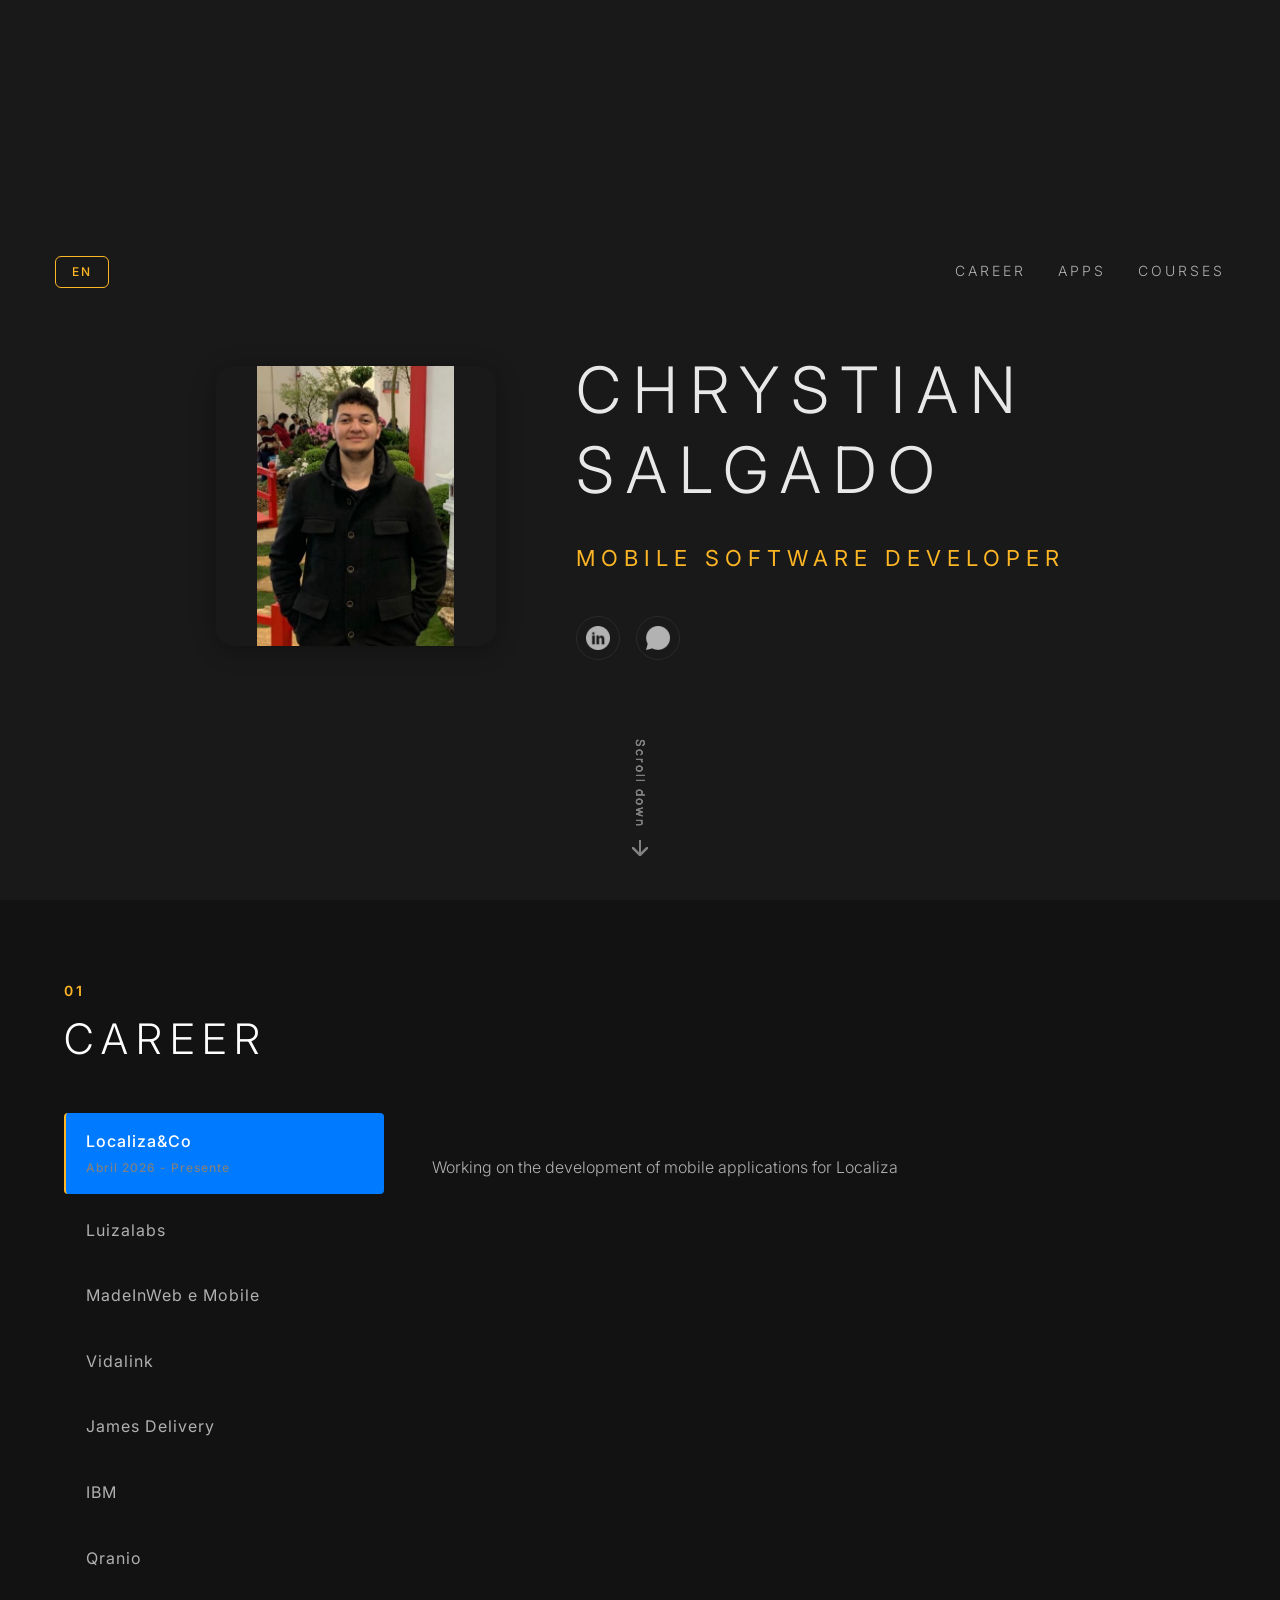
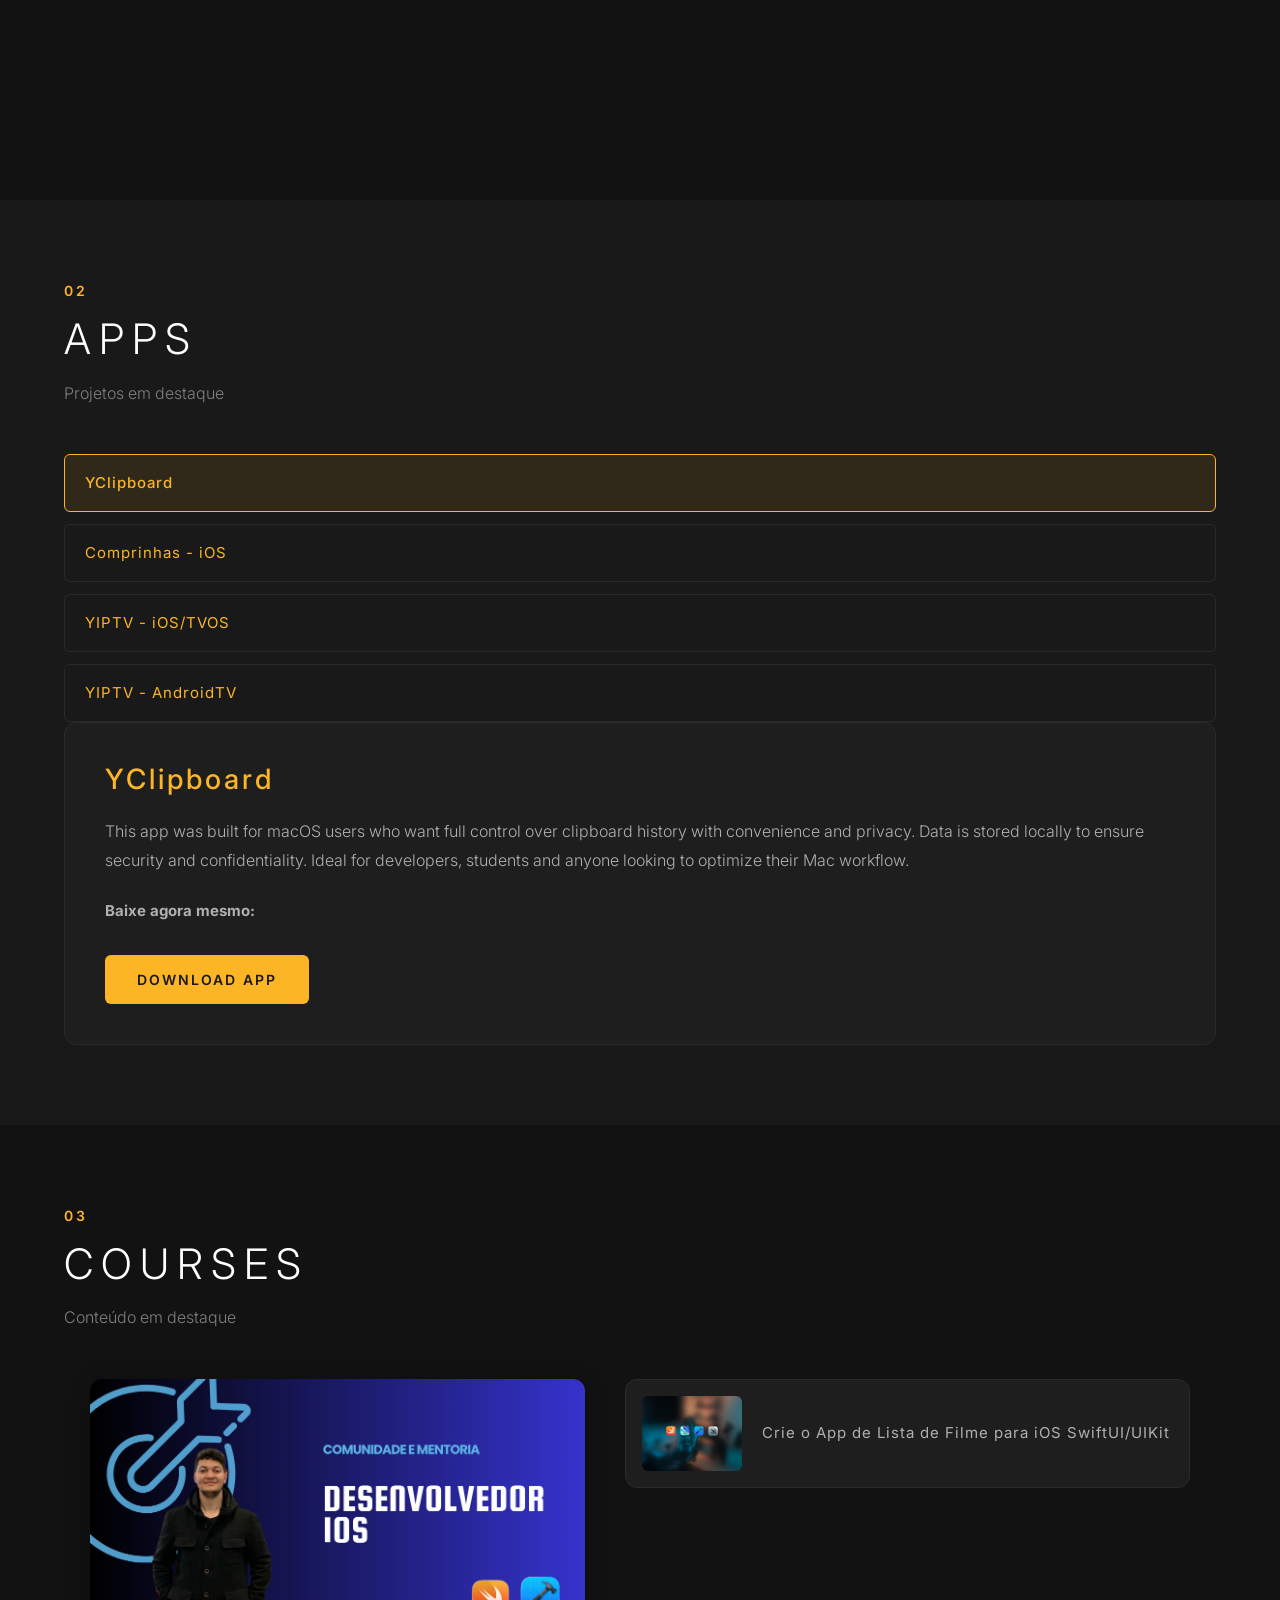
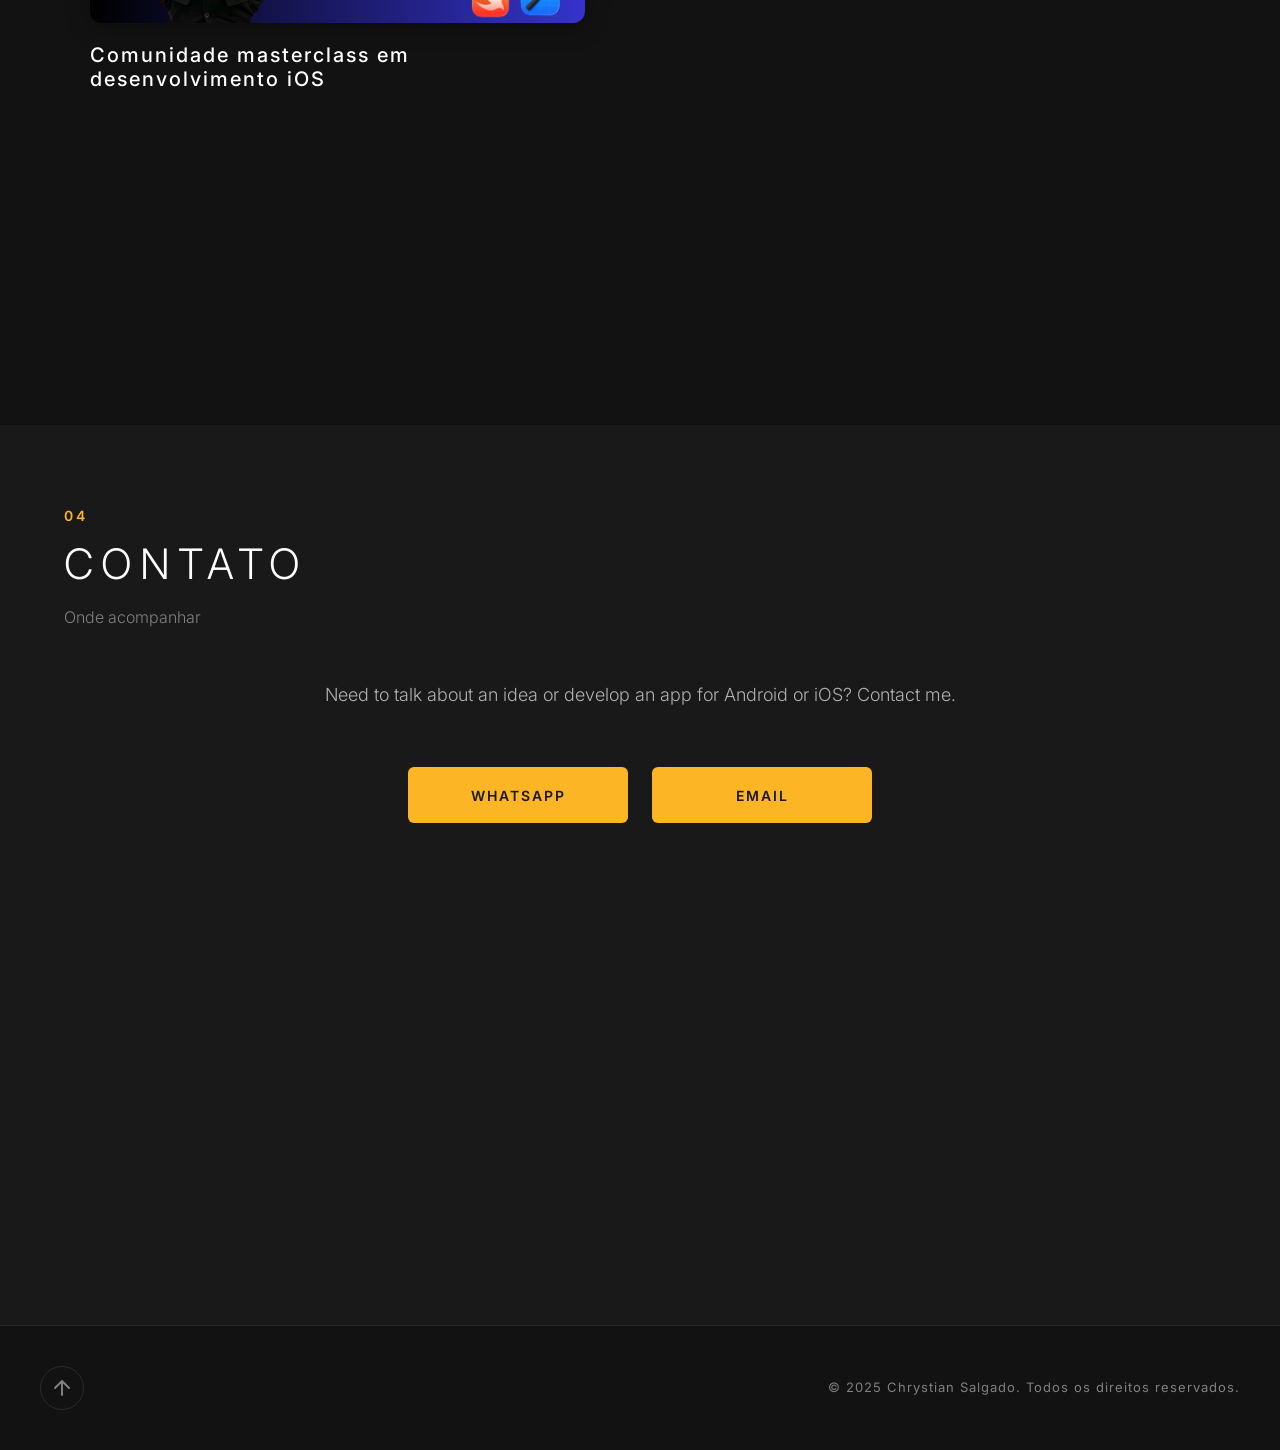
==== commit 0df25c64: "fix index.html politica de privacidade" ====
--- a/index.html
+++ b/index.html
@@ -565,17 +565,6 @@
                                             lista de compras em tempo real.
                                         </p>
                                         <p class="project-cta">
-                                            <strong
-                                                >Caso necessário o usuário pode
-                                                consultar nosso</strong
-                                            >
-                                            <a
-                                                href="https://firebasestorage.googleapis.com/v0/b/sal0001app.appspot.com/o/Politica%20de%20Privacidade%20do%20App%20Comprinhas.pdf?alt=media&token=5f345f97-ffcb-4858-b797-ce55e3836932"
-                                                target="_blank"
-                                                >termo de privacidade</a
-                                            >
-                                        </p>
-                                        <p class="project-cta">
                                             <strong>Baixe agora mesmo:</strong>
                                         </p>
                                         <a
@@ -612,17 +601,6 @@
                                             iPadOS e MacOS.
                                         </p>
                                         <p class="project-cta">
-                                            <strong
-                                                >Caso necessário o usuário pode
-                                                consultar nosso</strong
-                                            >
-                                            <a
-                                                href="https://firebasestorage.googleapis.com/v0/b/yiptv-d2c22.appspot.com/o/Politica%20de%20Privacidade%20do%20App%20YIPTV.pdf?alt=media&token=522d6019-e906-4ab5-878b-7ed369251ab2"
-                                                target="_blank"
-                                                >termo de privacidade</a
-                                            >
-                                        </p>
-                                        <p class="project-cta">
                                             <strong>Baixe agora mesmo:</strong>
                                         </p>
                                         <a
@@ -657,17 +635,6 @@
                                             'easy to use' dos players M3U eu
                                             criei esse app. Disponivel para
                                             Android.
-                                        </p>
-                                        <p class="project-cta">
-                                            <strong
-                                                >Caso necessário o usuário pode
-                                                consultar nosso</strong
-                                            >
-                                            <a
-                                                href="https://firebasestorage.googleapis.com/v0/b/yiptv-d2c22.appspot.com/o/Politica%20de%20Privacidade%20do%20App%20YIPTV.pdf?alt=media&token=522d6019-e906-4ab5-878b-7ed369251ab2"
-                                                target="_blank"
-                                                >termo de privacidade</a
-                                            >
                                         </p>
                                         <p class="project-cta">
                                             <strong>Baixe agora mesmo:</strong>
--- a/style.css
+++ b/style.css
@@ -71,6 +71,12 @@
     padding: 80px 24px;
 }
 
+/* == Section Wrapper Fix == */
+.section {
+    min-height: 100vh;
+    height: auto !important;
+}
+
 /* == Section Header with Number == */
 .section-header {
     text-align: left;
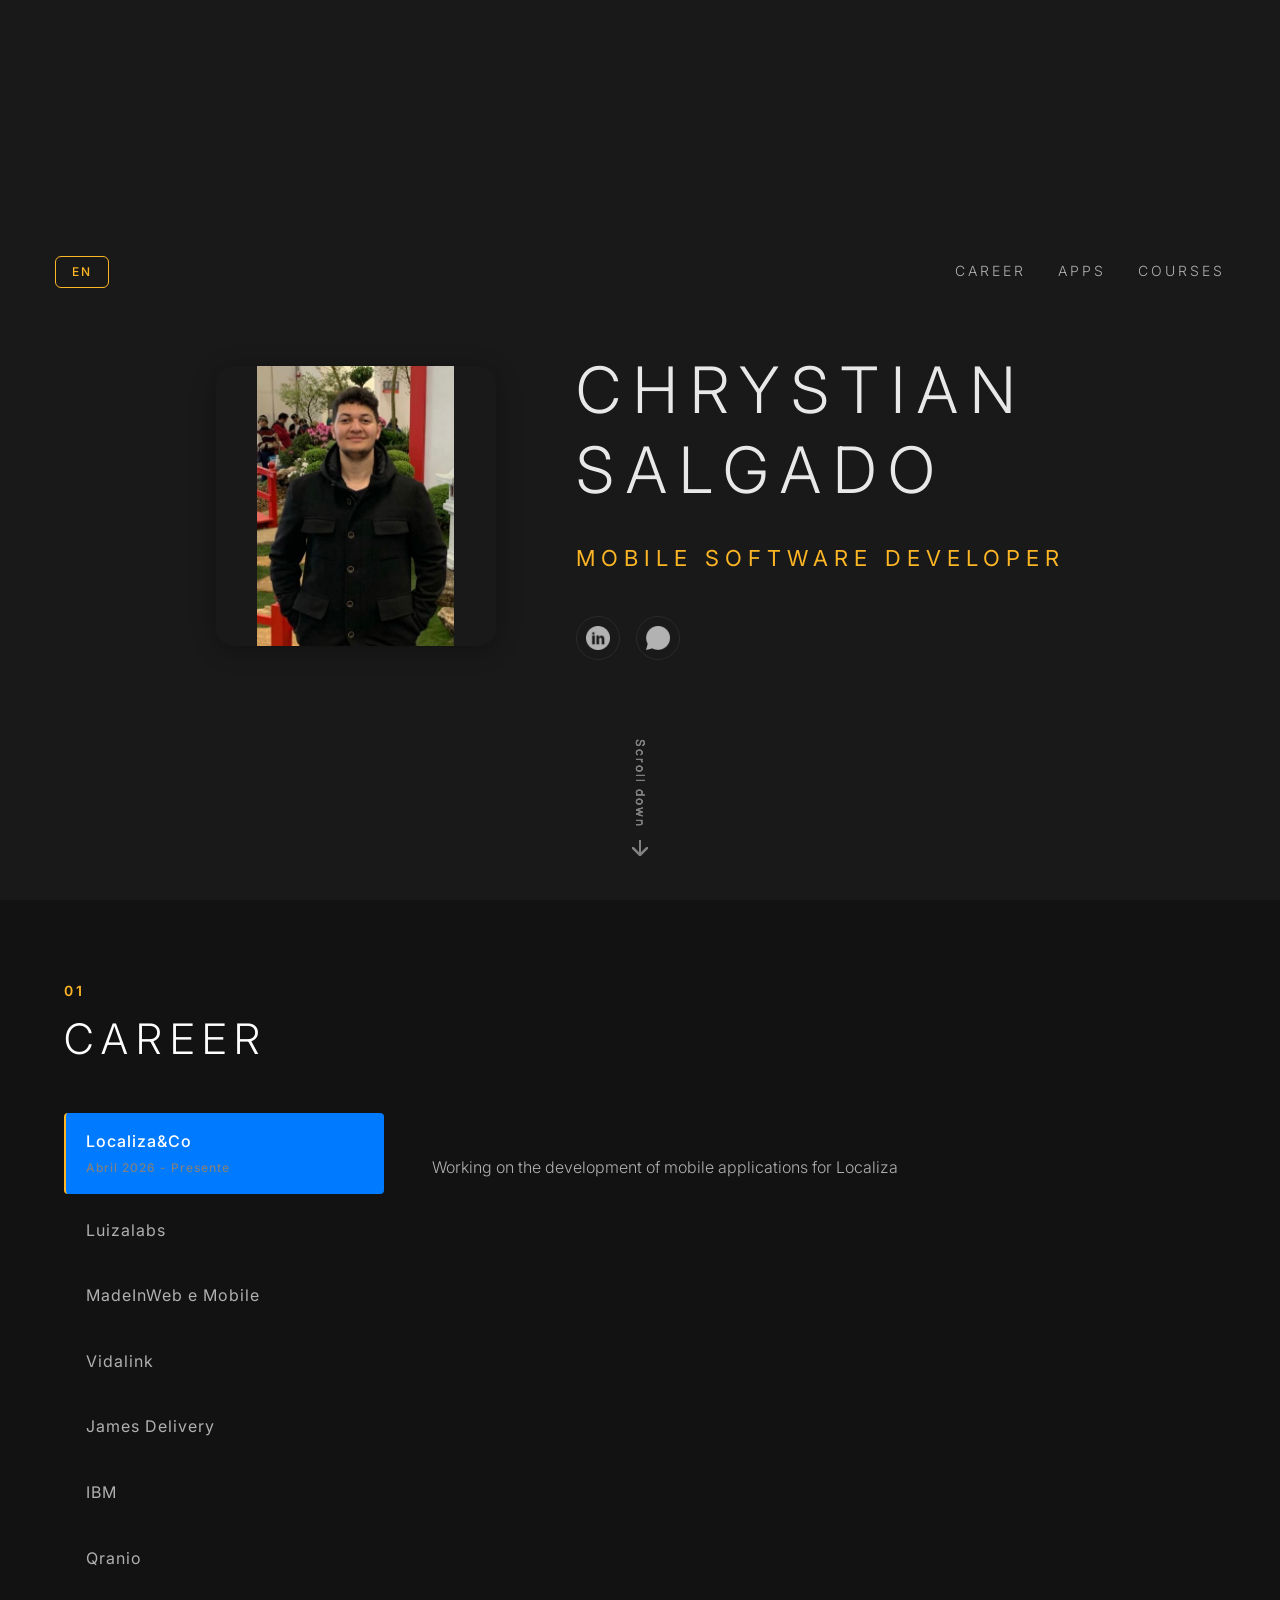
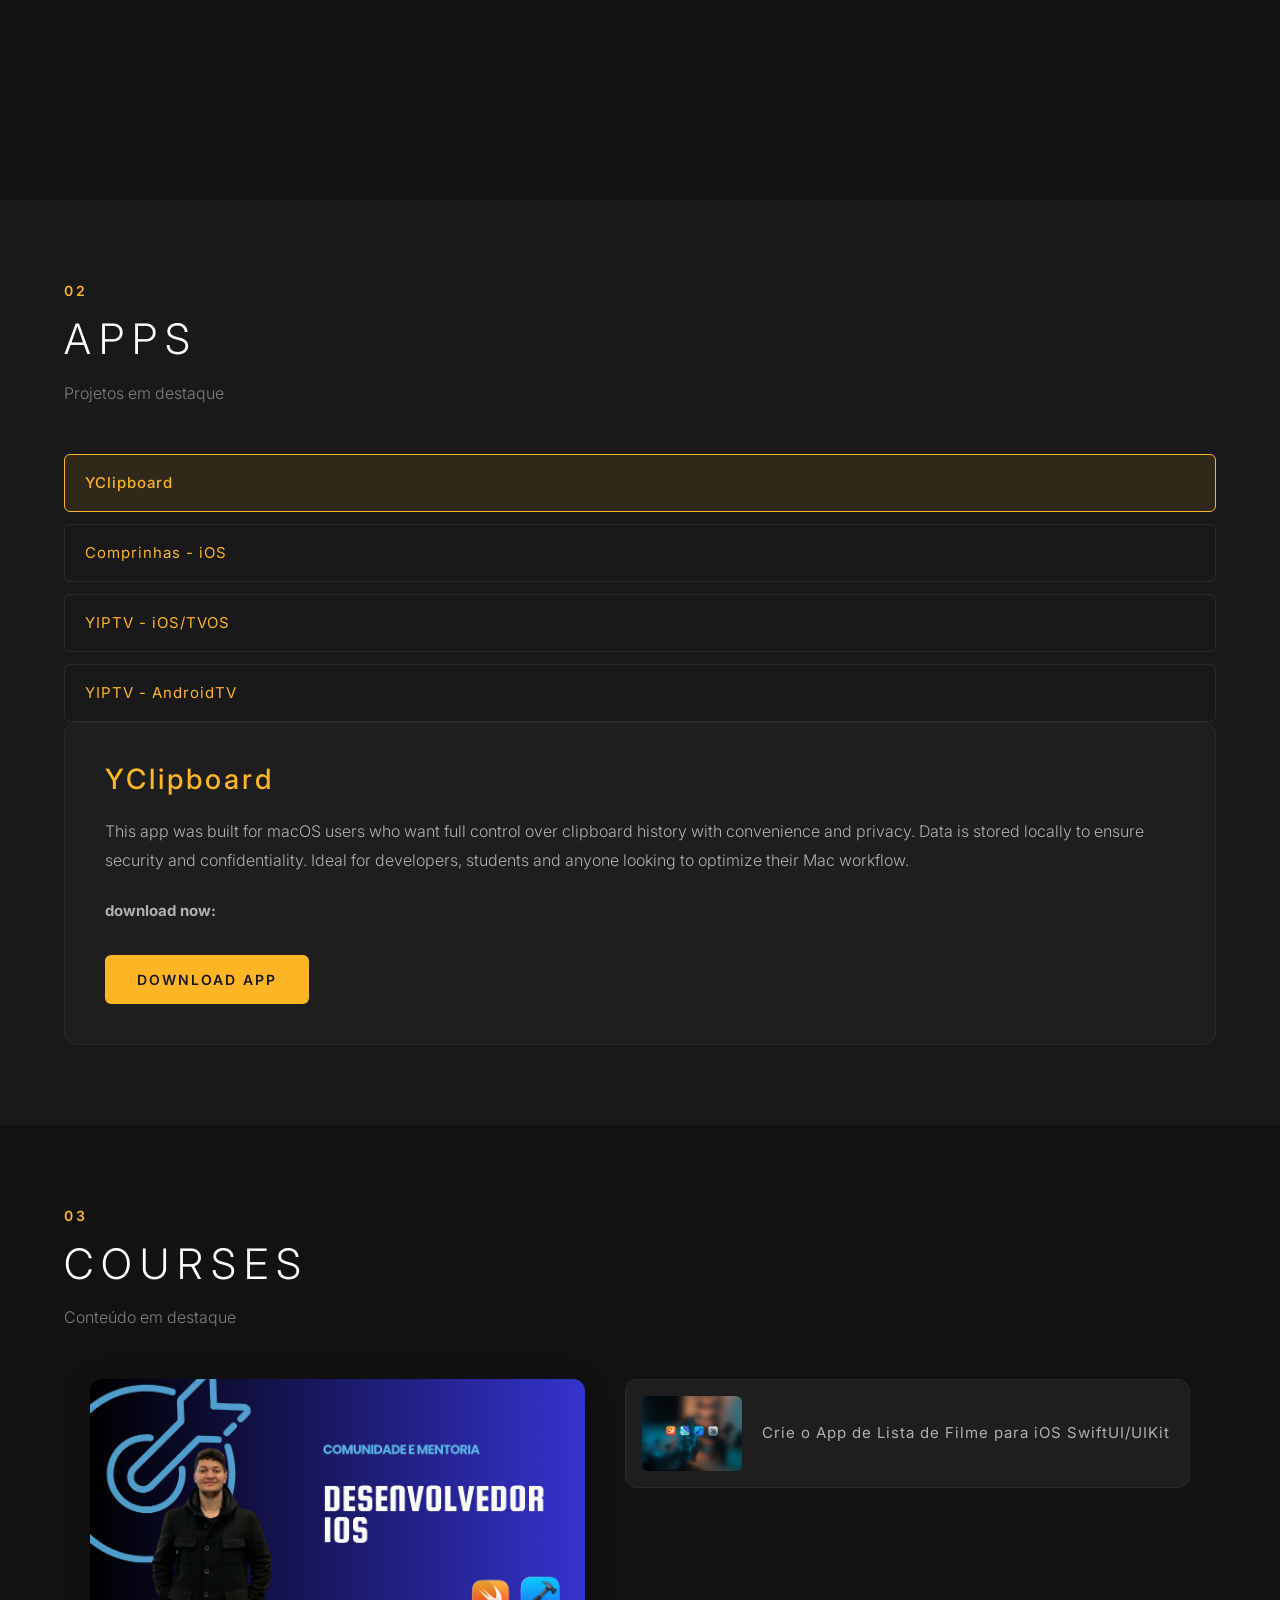
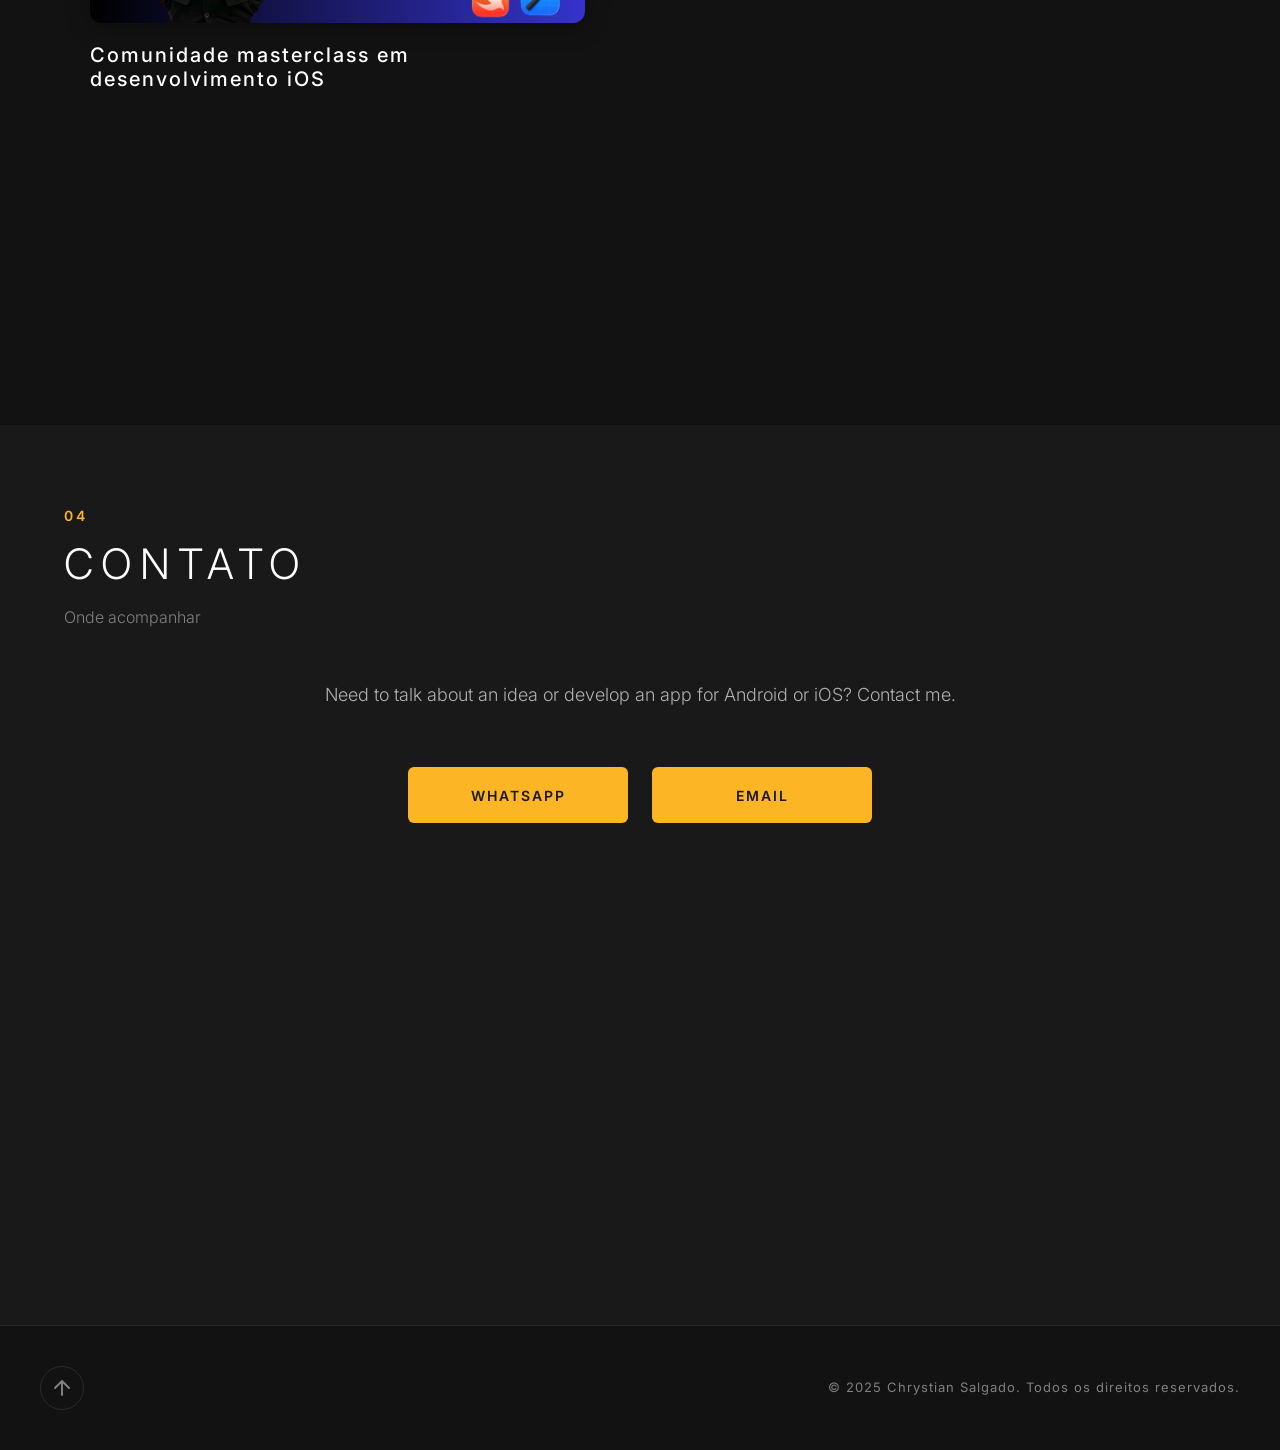
==== commit 851f621a: "more fixes" ====
--- a/index.html
+++ b/index.html
@@ -525,7 +525,7 @@
                                             seu dia a dia no Mac.
                                         </p>
                                         <p class="project-cta">
-                                            <strong>Baixe agora mesmo:</strong>
+                                            <strong>download now:</strong>
                                         </p>
                                         <a
                                             href="https://apps.apple.com/br/app/yclipboard/id6751497087?l=en-GB&mt=12"
@@ -565,7 +565,7 @@
                                             lista de compras em tempo real.
                                         </p>
                                         <p class="project-cta">
-                                            <strong>Baixe agora mesmo:</strong>
+                                            <strong>download now:</strong>
                                         </p>
                                         <a
                                             href="https://apps.apple.com/us/app/comprinhas/id1562893313"
@@ -601,7 +601,7 @@
                                             iPadOS e MacOS.
                                         </p>
                                         <p class="project-cta">
-                                            <strong>Baixe agora mesmo:</strong>
+                                            <strong>download now:</strong>
                                         </p>
                                         <a
                                             href="https://apps.apple.com/us/app/yiptv-player/id1621209639"
@@ -637,7 +637,7 @@
                                             Android.
                                         </p>
                                         <p class="project-cta">
-                                            <strong>Baixe agora mesmo:</strong>
+                                            <strong>download now:</strong>
                                         </p>
                                         <a
                                             href="https://play.google.com/store/apps/details?id=com.salgadosproductions.yiptv&pli=1"
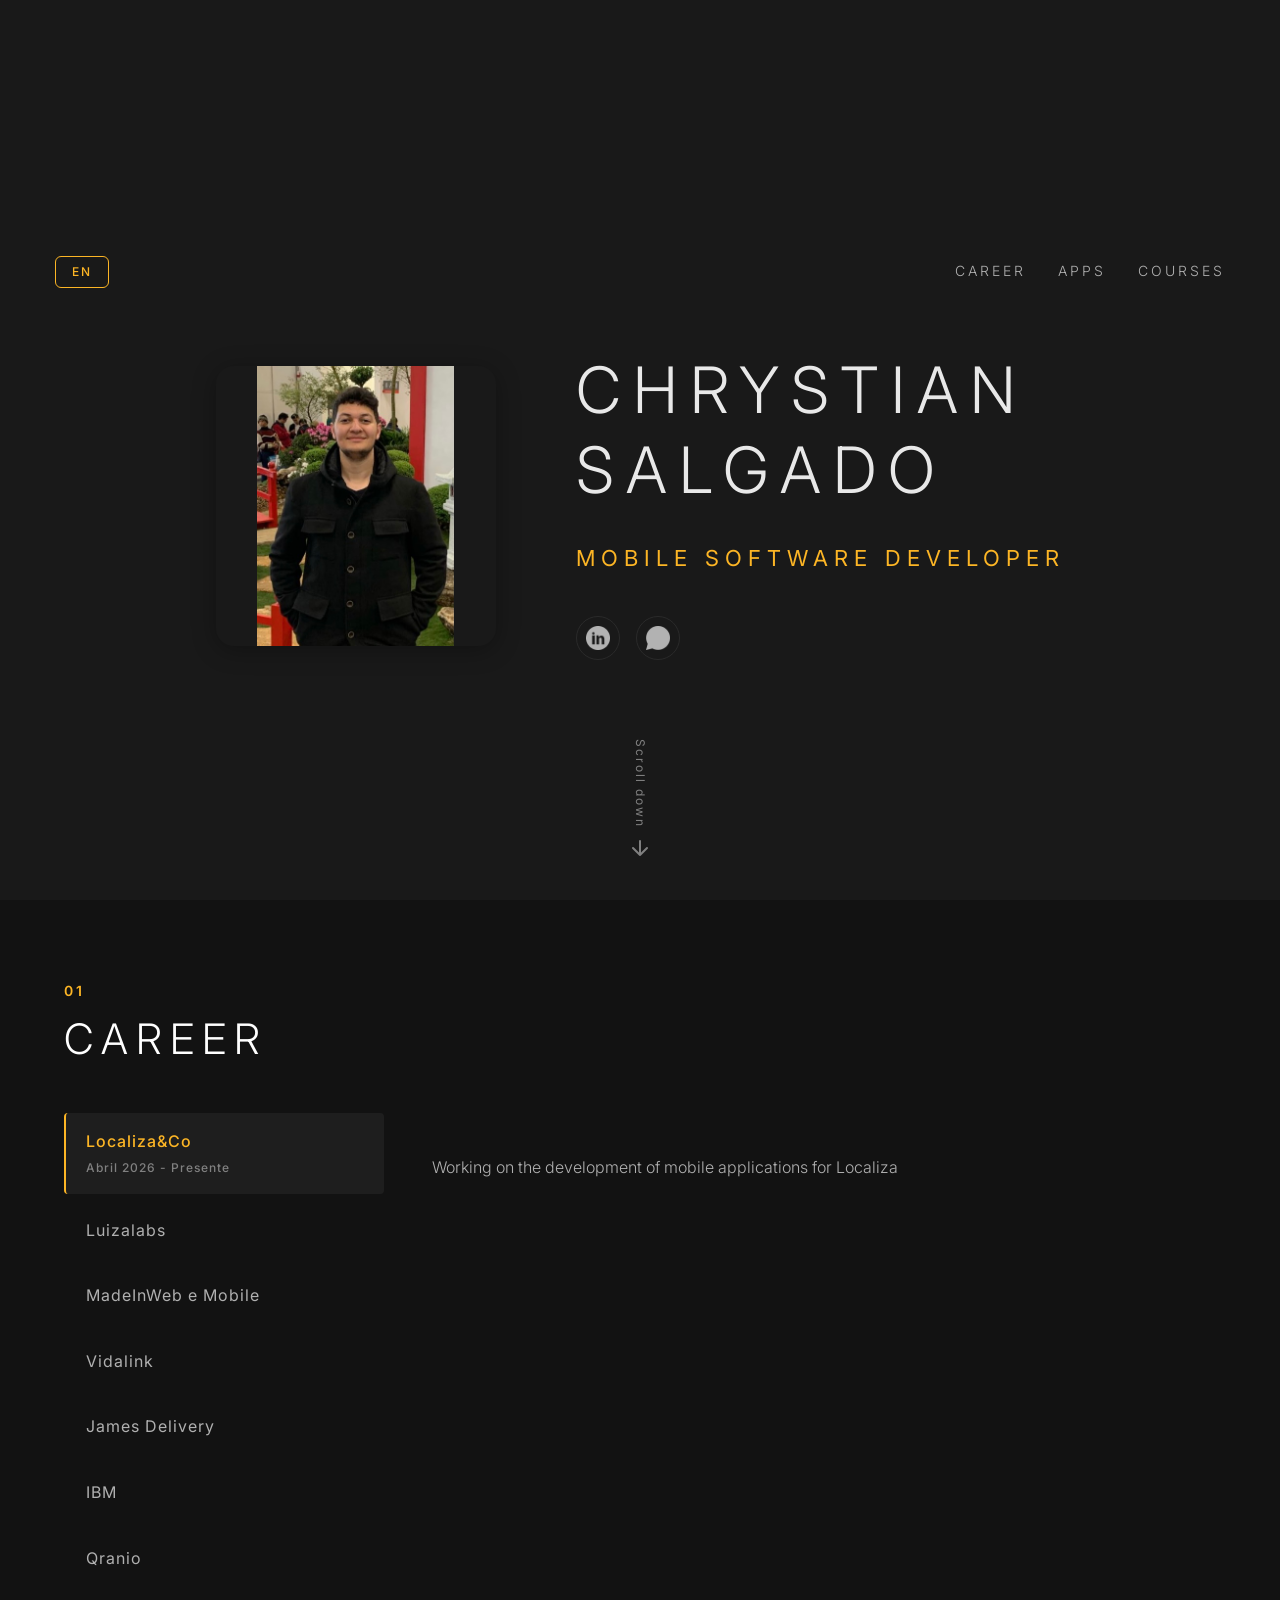
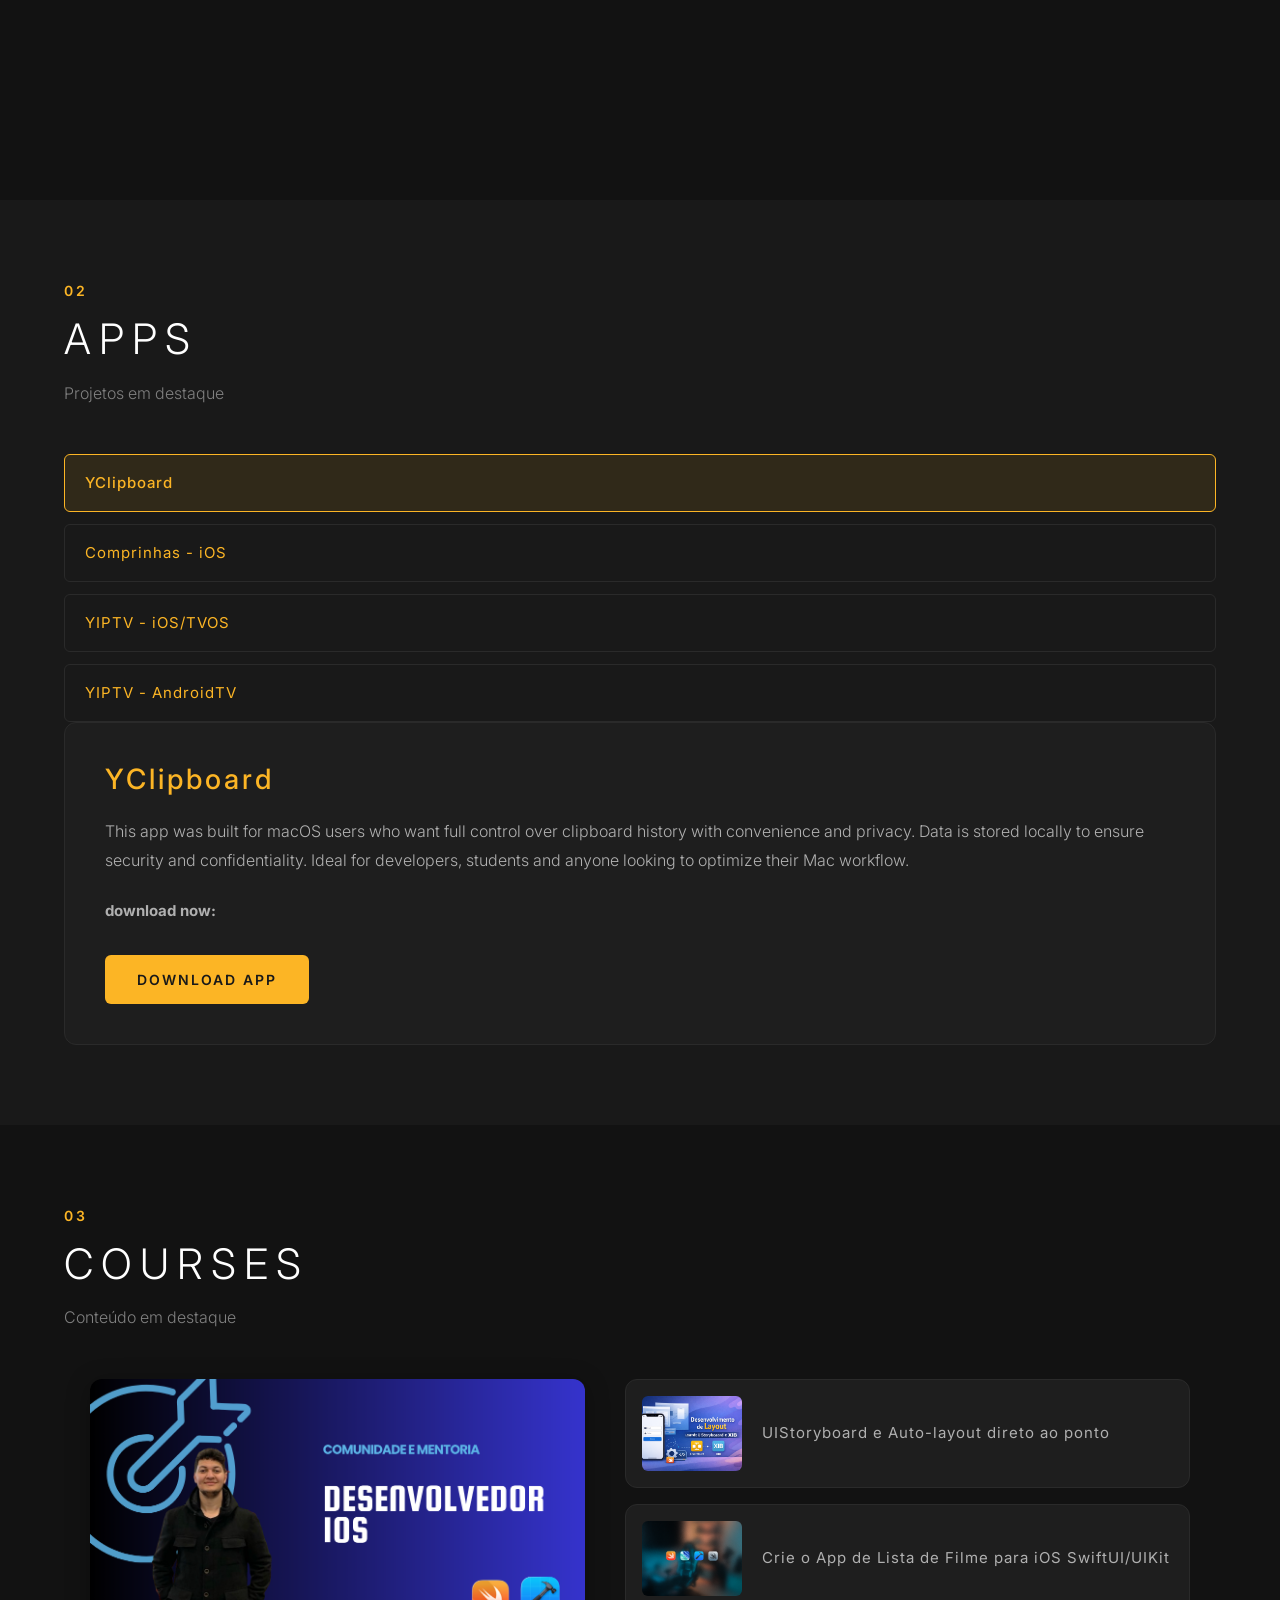
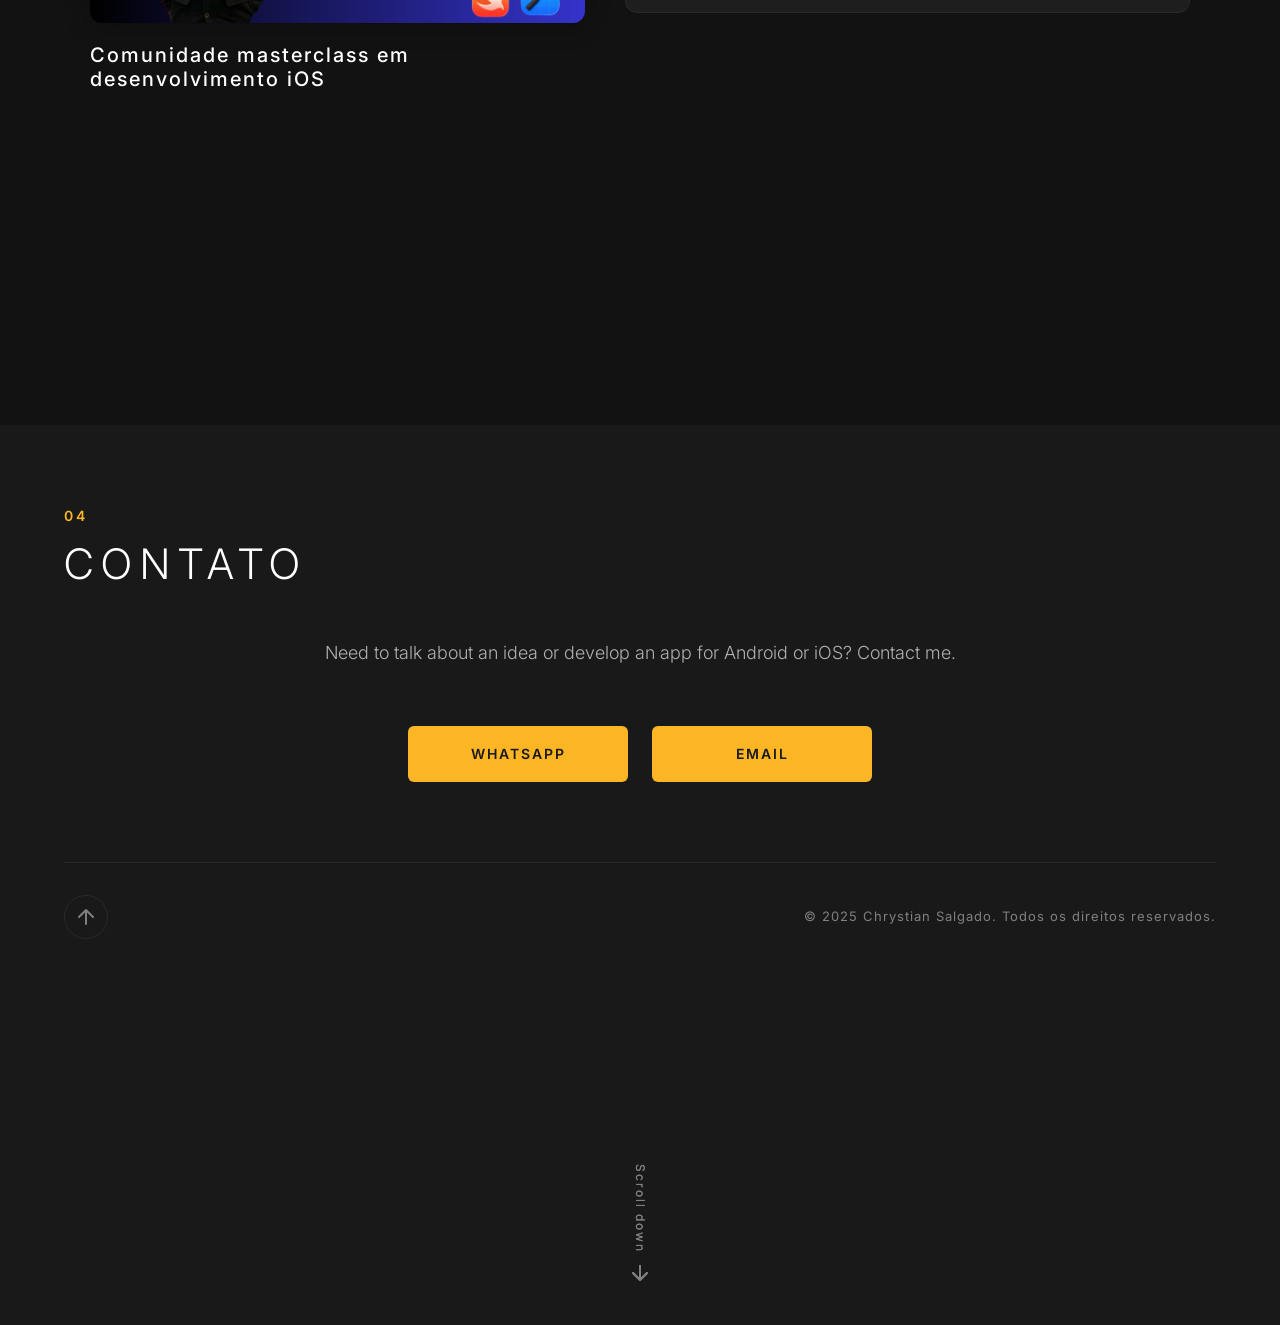
==== commit 5ce51aaa: "page improvements" ====
--- a/index.html
+++ b/index.html
@@ -171,9 +171,9 @@
             </div>
 
             <!-- 02 CARREIRA SECTION -->
-            <div class="section" data-hash="b" style="background: #121212">
+            <div class="section" data-hash="b" id="about" style="background: #121212">
                 <section class="career-section">
-                    <section class="page-section" id="about">
+                    <section class="page-section">
                         <div class="container-fluid section-container">
                             <!-- Section Header -->
                             <div class="section-header">
@@ -758,29 +758,7 @@
                         </div>
                     </section>
                 </section>
-                <div class="scroll-indicator">
-                    <a href="#contact" id="rolarbaixo-courses">
-                        <span class="scroll-text" data-i18n="scroll.down"
-                            >Role para baixo</span
-                        >
-                        <svg
-                            class="scroll-arrow"
-                            width="24"
-                            height="24"
-                            viewBox="0 0 24 24"
-                            fill="none"
-                            xmlns="http://www.w3.org/2000/svg"
-                        >
-                            <path
-                                d="M12 5V19M12 19L5 12M12 19L19 12"
-                                stroke="currentColor"
-                                stroke-width="2"
-                                stroke-linecap="round"
-                                stroke-linejoin="round"
-                            />
-                        </svg>
-                    </a>
-                </div>
+
             </div>
 
             <!-- 05 CONTATO SECTION -->
@@ -797,9 +775,6 @@
                                 >
                                     CONTATO
                                 </h2>
-                                <p class="section-description">
-                                    Onde acompanhar
-                                </p>
                             </div>
 
                             <!-- Contact Content -->
@@ -838,42 +813,42 @@
                                     </div>
                                 </div>
                             </div>
+
+                            <!-- Contact Footer (Back to top + Copyright) -->
+                            <div class="contact-footer">
+                                <div class="footer-content">
+                                    <div class="footer-actions">
+                                        <a
+                                            href="#inicio"
+                                            id="back-to-top"
+                                            class="back-to-top"
+                                        >
+                                            <svg
+                                                width="24"
+                                                height="24"
+                                                viewBox="0 0 24 24"
+                                                fill="none"
+                                                xmlns="http://www.w3.org/2000/svg"
+                                            >
+                                                <path
+                                                    d="M12 19V5M12 5L5 12M12 5L19 12"
+                                                    stroke="currentColor"
+                                                    stroke-width="2"
+                                                    stroke-linecap="round"
+                                                    stroke-linejoin="round"
+                                                />
+                                            </svg>
+                                        </a>
+                                    </div>
+                                    <p class="footer-copyright">
+                                        © 2025 Chrystian Salgado. Todos os direitos
+                                        reservados.
+                                    </p>
+                                </div>
+                            </div>
                         </div>
                     </section>
                 </section>
-
-                <!-- Footer -->
-                <footer class="footer">
-                    <div class="footer-content">
-                        <div class="footer-actions">
-                            <a
-                                href="#inicio"
-                                id="back-to-top"
-                                class="back-to-top"
-                            >
-                                <svg
-                                    width="24"
-                                    height="24"
-                                    viewBox="0 0 24 24"
-                                    fill="none"
-                                    xmlns="http://www.w3.org/2000/svg"
-                                >
-                                    <path
-                                        d="M12 19V5M12 5L5 12M12 5L19 12"
-                                        stroke="currentColor"
-                                        stroke-width="2"
-                                        stroke-linecap="round"
-                                        stroke-linejoin="round"
-                                    />
-                                </svg>
-                            </a>
-                        </div>
-                        <p class="footer-copyright">
-                            © 2025 Chrystian Salgado. Todos os direitos
-                            reservados.
-                        </p>
-                    </div>
-                </footer>
             </div>
         </div>
 
@@ -885,7 +860,38 @@
         <script type="text/javascript" src="js/smartscroll.js"></script>
         <script type="text/javascript" src="/scriptmenu.js"></script>
         <script>
-            $.smartscroll();
+            $.smartscroll({ sectionWrapperSelector: "#problema" });
+        </script>
+        <script>
+            var $bodyHtml = $("html, body");
+            function smoothScrollTo(targetSelector, cb) {
+                var $target = $(targetSelector);
+                if ($target.length === 0) return;
+                var targetTop = $target.offset().top;
+                $bodyHtml.stop(true, true).animate(
+                    { scrollTop: targetTop },
+                    500,
+                    function () {
+                        if (window.history && window.history.replaceState) {
+                            window.history.replaceState(null, "", targetSelector);
+                        }
+                        if (cb) cb();
+                    }
+                );
+            }
+
+            $(function () {
+                $("#rolarbaixo, #rolarbaixo2, #rolarbaixo3, #career, #portfolio, #courses, #back-to-top").on(
+                    "click",
+                    function (e) {
+                        e.preventDefault();
+                        var target = $(this).attr("href");
+                        if (target && target.charAt(0) === "#") {
+                            smoothScrollTo(target);
+                        }
+                    }
+                );
+            });
         </script>
         <script>
             $(function () {
--- a/style.css
+++ b/style.css
@@ -379,10 +379,11 @@
     border-left-color: var(--color-gold);
 }
 
-.nav-link.active {
-    color: var(--color-gold);
-    background: var(--color-bg-medium);
-    border-left-color: var(--color-gold);
+.career-nav .nav-pills .nav-link.active,
+.career-nav .nav-link.active {
+    color: var(--color-gold) !important;
+    background: var(--color-bg-medium) !important;
+    border-left-color: var(--color-gold) !important;
     font-weight: 500;
 }
 
@@ -712,6 +713,18 @@
     height: 56px;
 }
 
+/* == Contact Footer (Back to top + Copyright) == */
+.contact-footer {
+    margin-top: 80px;
+    padding-top: 32px;
+    border-top: 1px solid var(--color-border);
+}
+
+.contact-footer .footer-content {
+    max-width: none;
+    margin: 0;
+}
+
 /* == Footer == */
 .footer {
     background: var(--color-bg-darker);
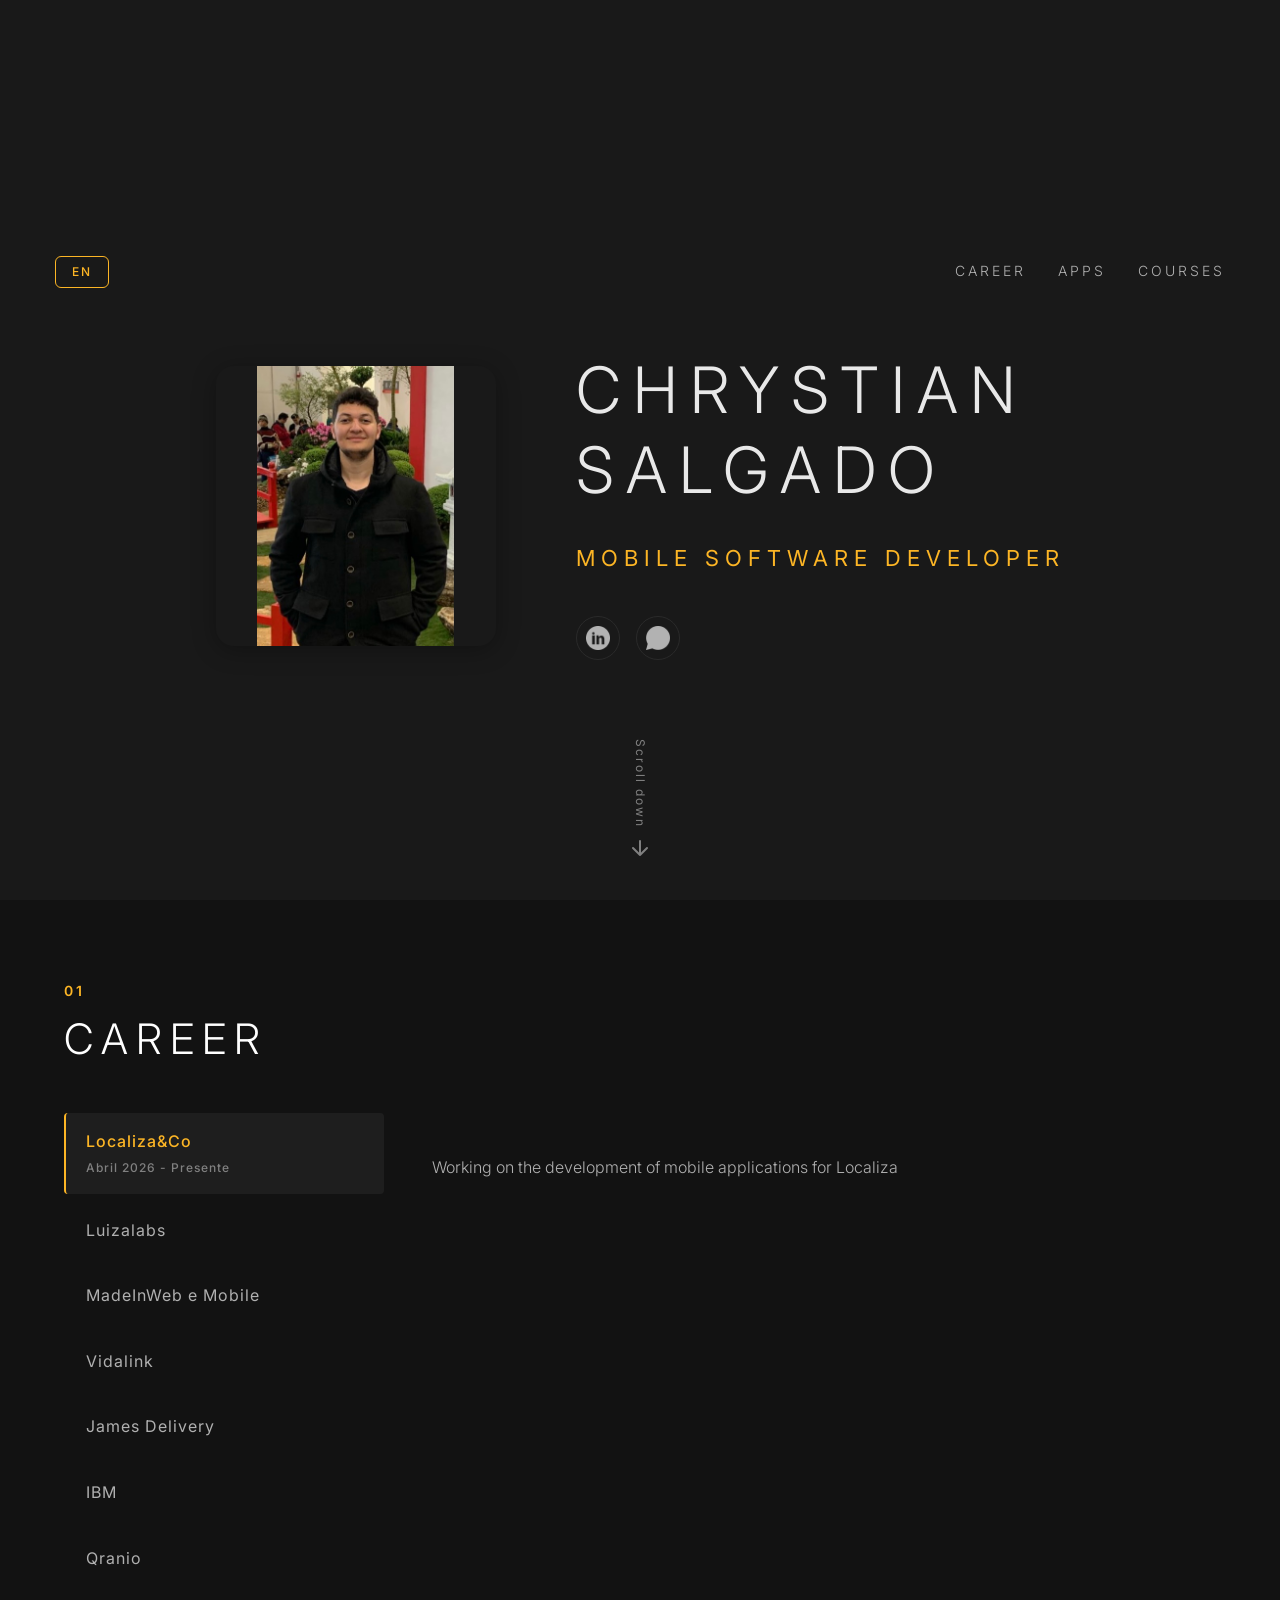
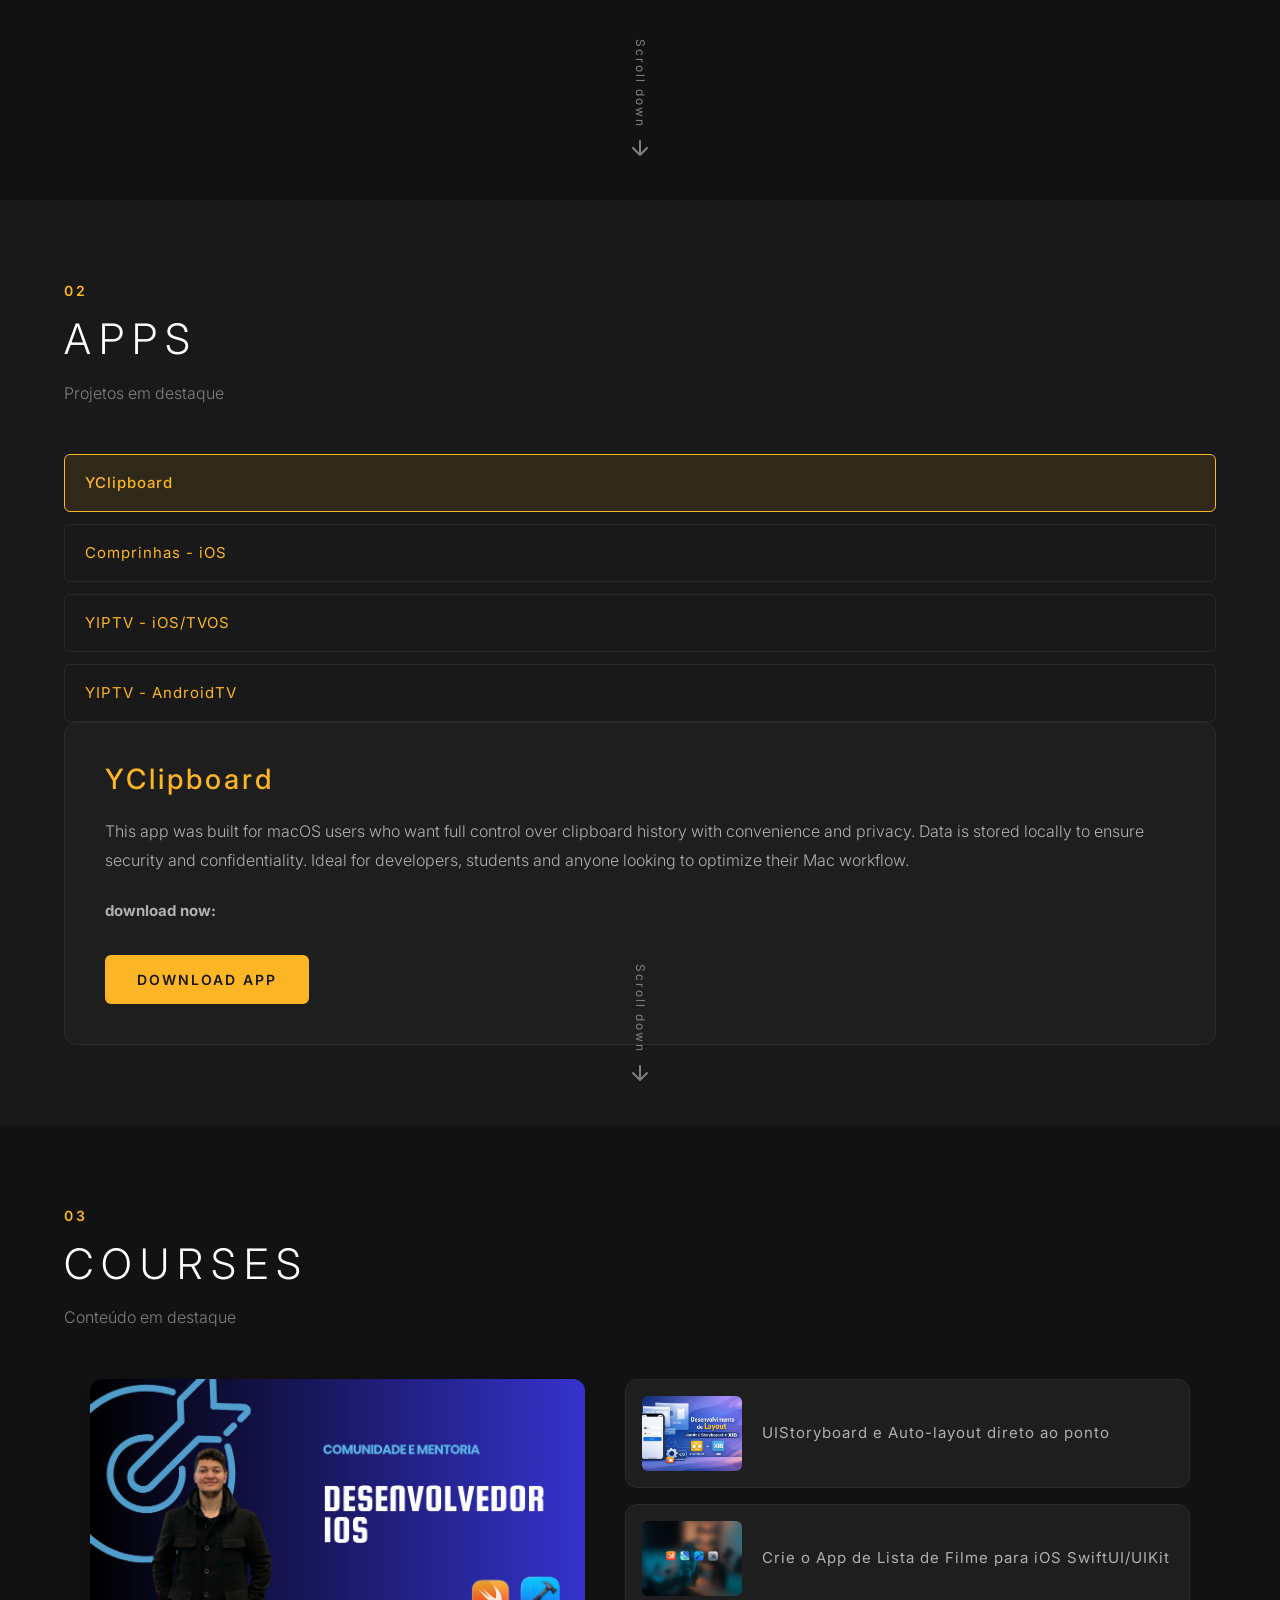
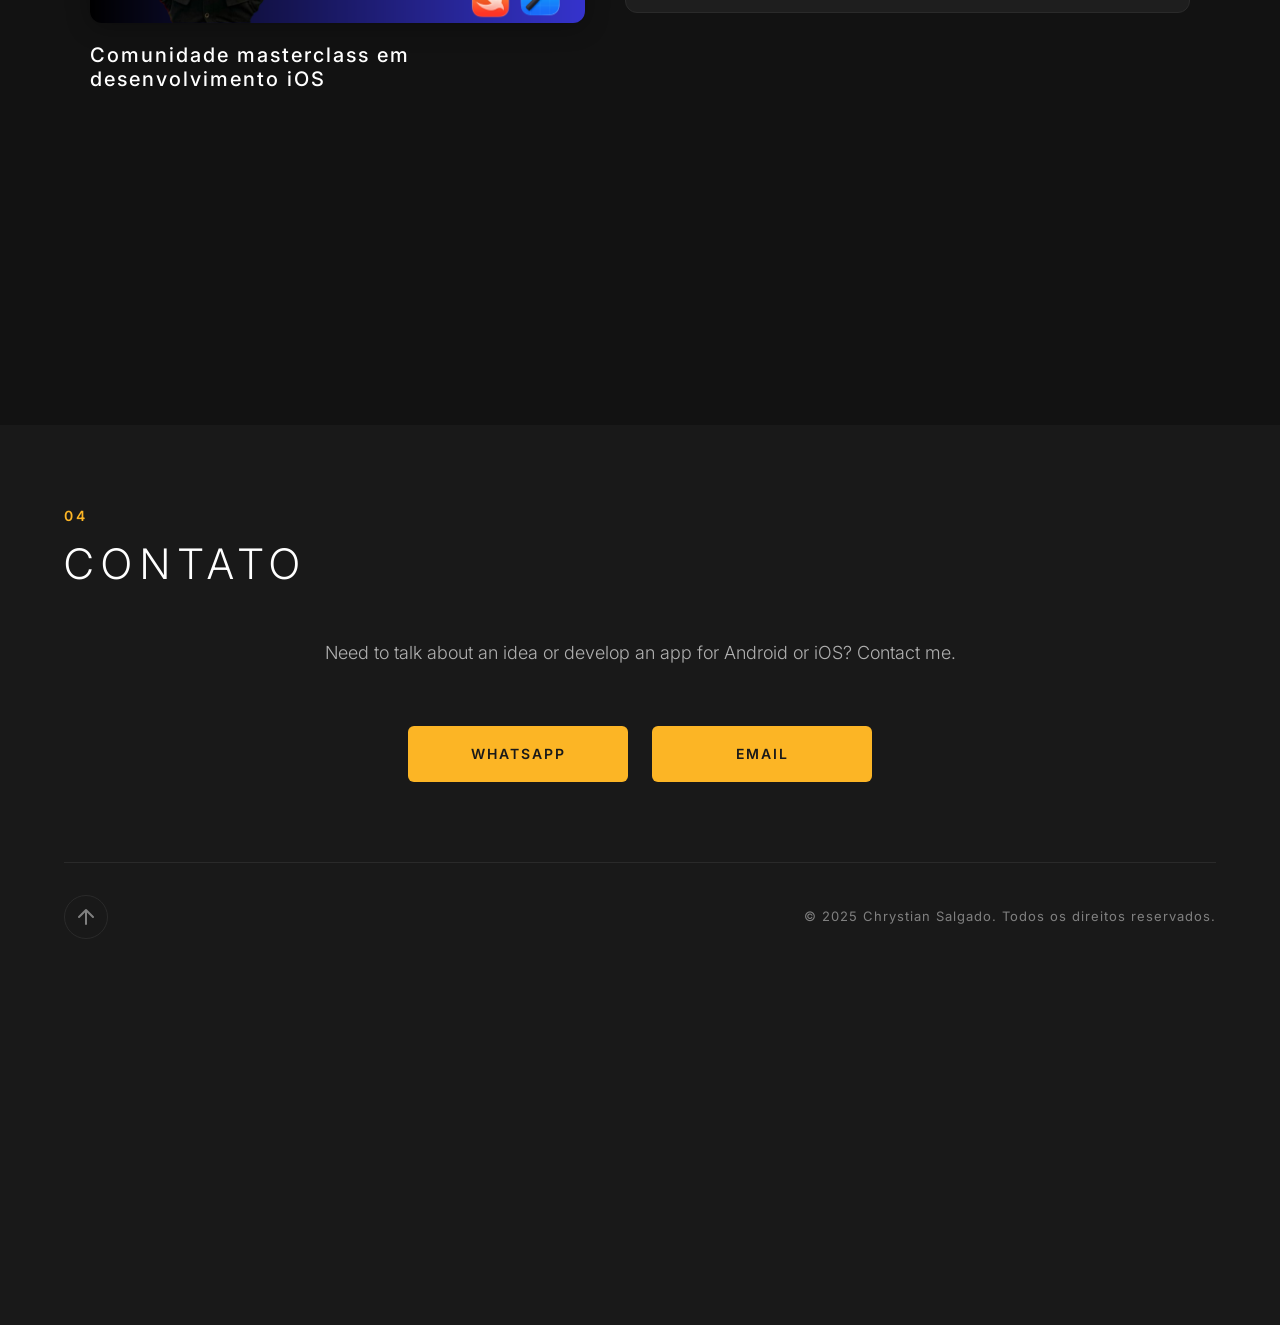
==== commit c239db8d: "another fixes" ====
--- a/index.html
+++ b/index.html
@@ -863,37 +863,6 @@
             $.smartscroll({ sectionWrapperSelector: "#problema" });
         </script>
         <script>
-            var $bodyHtml = $("html, body");
-            function smoothScrollTo(targetSelector, cb) {
-                var $target = $(targetSelector);
-                if ($target.length === 0) return;
-                var targetTop = $target.offset().top;
-                $bodyHtml.stop(true, true).animate(
-                    { scrollTop: targetTop },
-                    500,
-                    function () {
-                        if (window.history && window.history.replaceState) {
-                            window.history.replaceState(null, "", targetSelector);
-                        }
-                        if (cb) cb();
-                    }
-                );
-            }
-
-            $(function () {
-                $("#rolarbaixo, #rolarbaixo2, #rolarbaixo3, #career, #portfolio, #courses, #back-to-top").on(
-                    "click",
-                    function (e) {
-                        e.preventDefault();
-                        var target = $(this).attr("href");
-                        if (target && target.charAt(0) === "#") {
-                            smoothScrollTo(target);
-                        }
-                    }
-                );
-            });
-        </script>
-        <script>
             $(function () {
                 $(".tab").mouseenter(disableScrolling);
                 $(".tab").mouseleave(enableScrolling);
--- a/style.css
+++ b/style.css
@@ -75,6 +75,7 @@
 .section {
     min-height: 100vh;
     height: auto !important;
+    position: relative;
 }
 
 /* == Section Header with Number == */
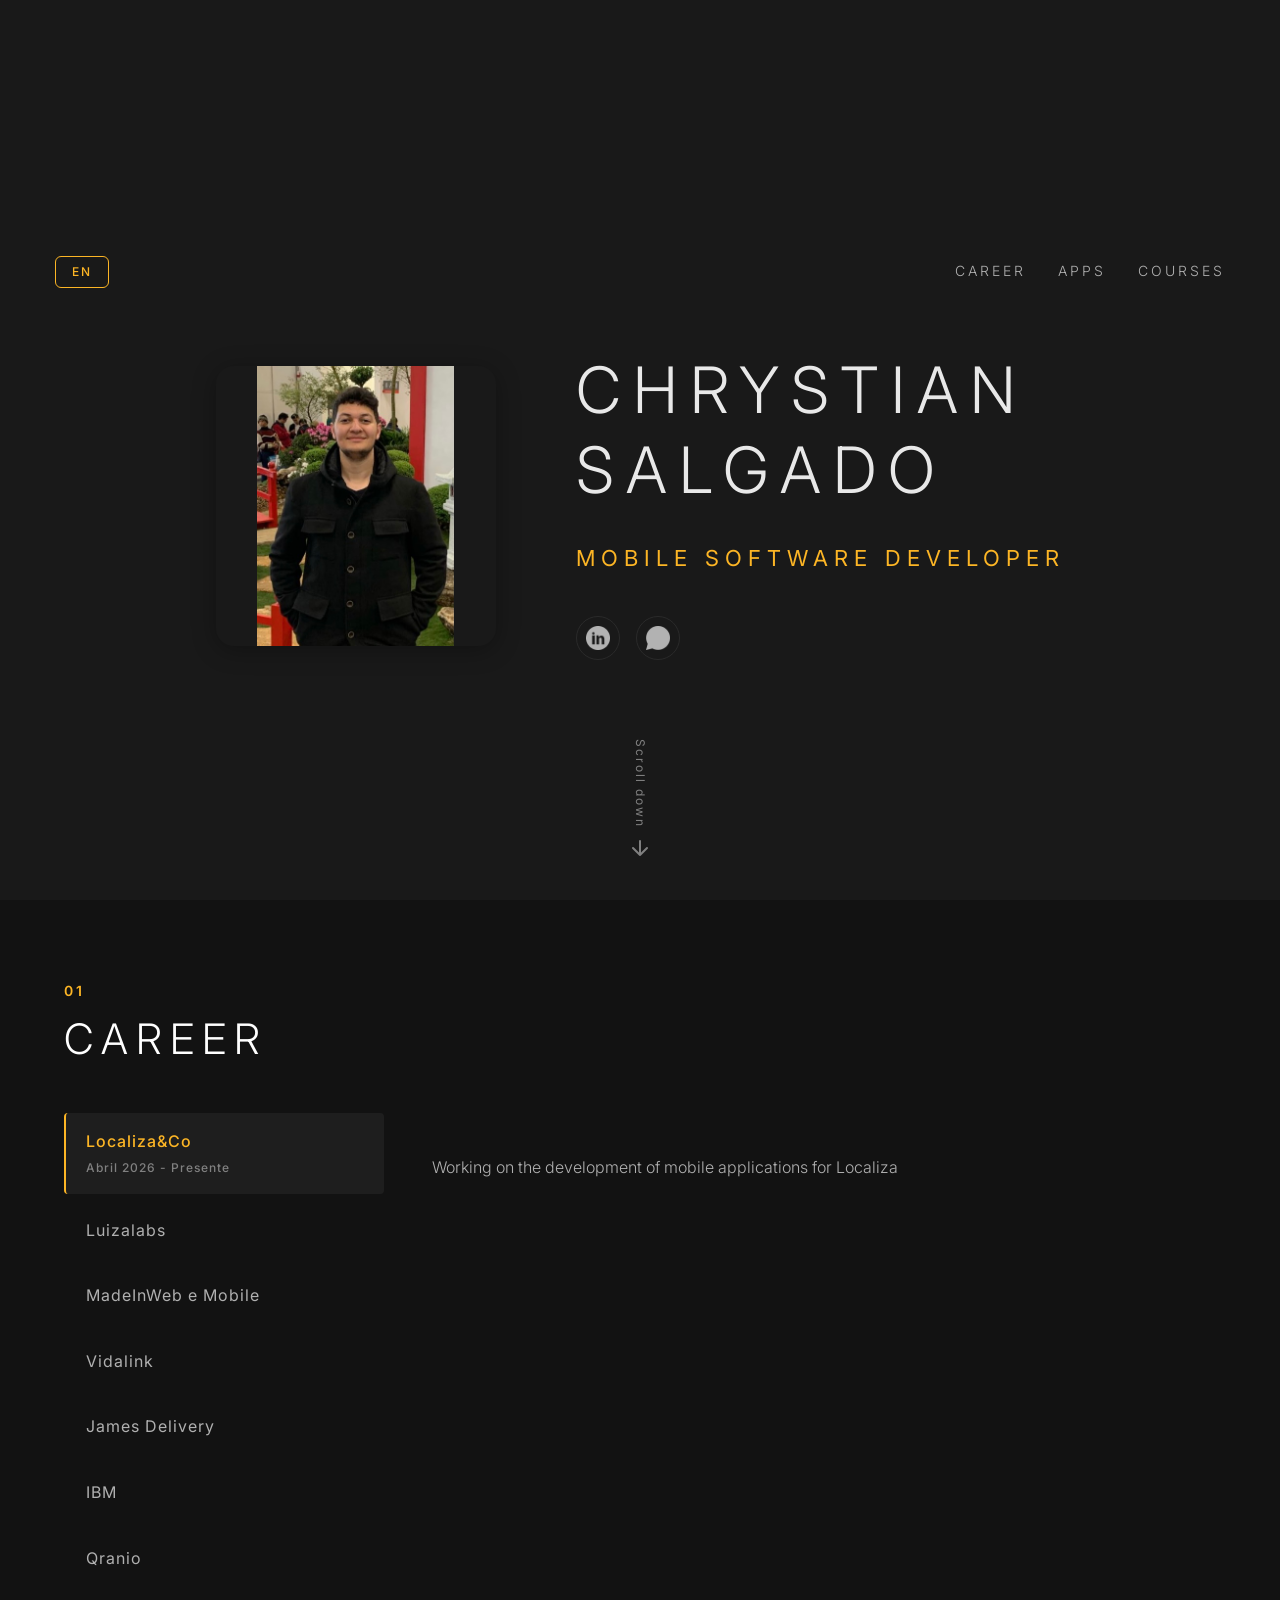
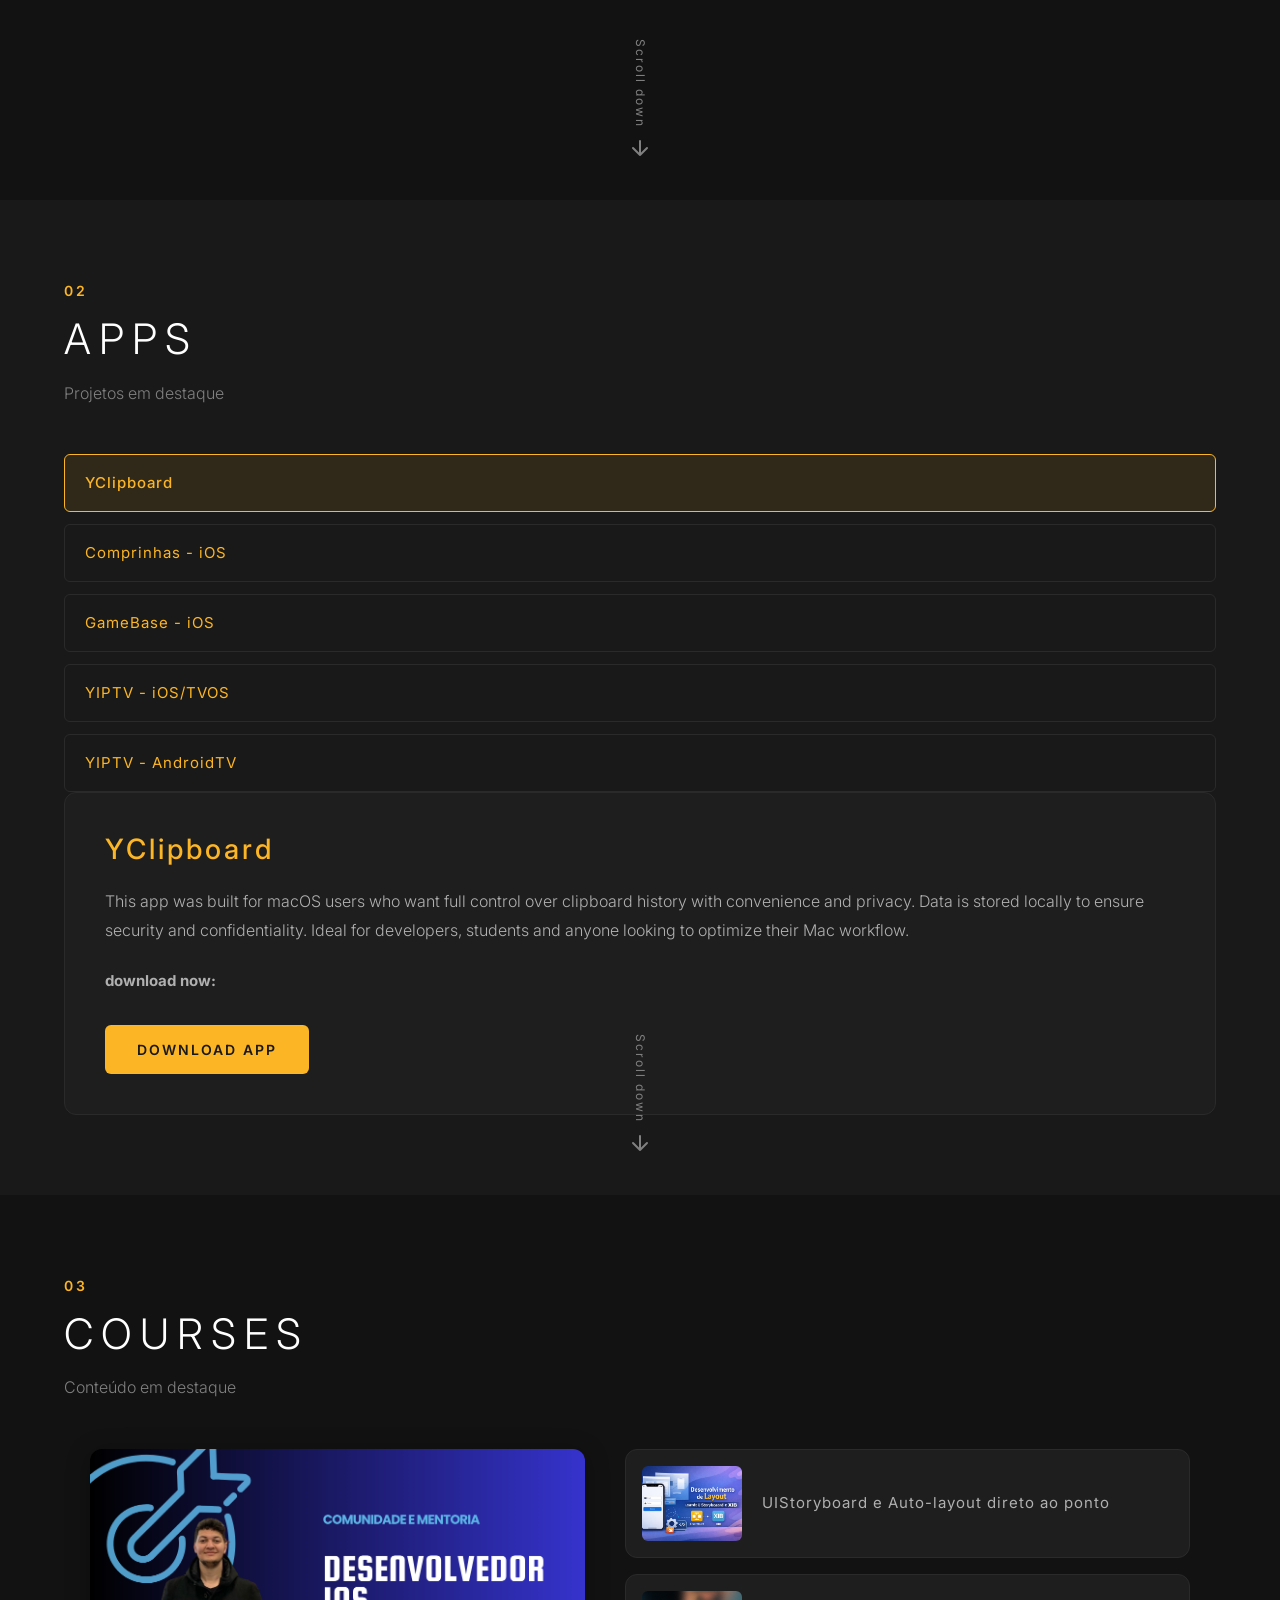
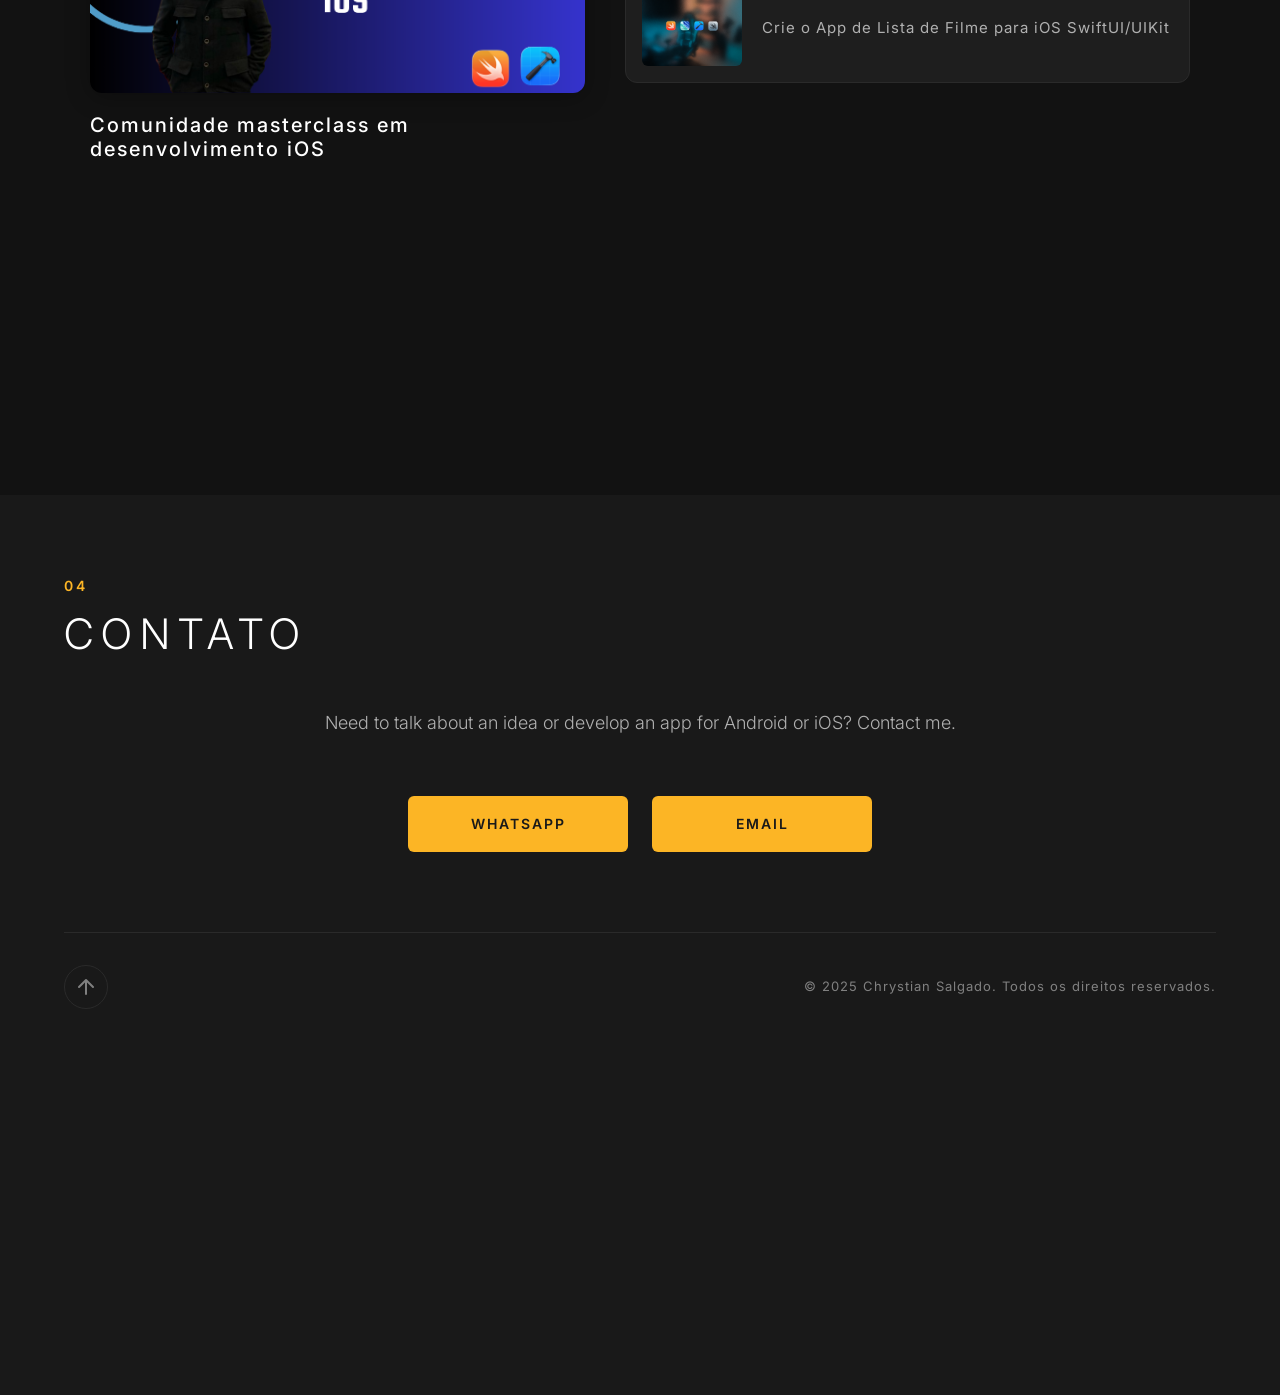
==== commit 1a408584: "addind gamebase page" ====
--- a/index.html
+++ b/index.html
@@ -484,6 +484,14 @@
                                 </button>
                                 <button
                                     class="tablinks"
+                                    onclick="openCity(event, 'How5')"
+                                    style="color: #fcb525"
+                                    data-i18n="port.gamebase"
+                                >
+                                    GameBase - iOS
+                                </button>
+                                <button
+                                    class="tablinks"
                                     onclick="openCity(event, 'How3')"
                                     style="color: #fcb525"
                                     data-i18n="port.yiptv_ios"
@@ -581,6 +589,40 @@
                                         </a>
                                     </div>
                                 </div>
+                                <div id="How5" class="tabcontent">
+                                    <div class="project-card">
+                                        <h3
+                                            class="project-title"
+                                            style="color: #fcb525"
+                                        >
+                                            GameBase - iOS
+                                        </h3>
+                                        <p
+                                            class="project-description"
+                                            data-i18n-html="port.gamebase.content"
+                                        >
+                                            O GameBase e um projeto inicialmente
+                                            para iOS com foco em ser uma rede de
+                                            encontro para gamers, conectando jogos,
+                                            gamertags e plataformas em um perfil
+                                            social util.
+                                        </p>
+                                        <p class="project-cta">
+                                            <strong>conheca o projeto:</strong>
+                                        </p>
+                                        <div class="project-actions">
+                                            <a href="gamebase.html">
+                                                <button
+                                                    type="button"
+                                                    class="btn btn-secondary-outline"
+                                                    data-i18n="port.learn_more"
+                                                >
+                                                    Saiba mais
+                                                </button>
+                                            </a>
+                                        </div>
+                                    </div>
+                                </div>
                                 <div id="How3" class="tabcontent">
                                     <div class="project-card">
                                         <h3
@@ -603,18 +645,29 @@
                                         <p class="project-cta">
                                             <strong>download now:</strong>
                                         </p>
-                                        <a
-                                            href="https://apps.apple.com/us/app/yiptv-player/id1621209639"
-                                            target="_blank"
-                                        >
-                                            <button
-                                                type="button"
-                                                class="btn btn-primary"
-                                                data-i18n="port.download"
-                                            >
-                                                Download App
-                                            </button>
-                                        </a>
+                                        <div class="project-actions">
+                                            <a
+                                                href="https://apps.apple.com/us/app/yiptv-player/id1621209639"
+                                                target="_blank"
+                                            >
+                                                <button
+                                                    type="button"
+                                                    class="btn btn-primary"
+                                                    data-i18n="port.download"
+                                                >
+                                                    Download App
+                                                </button>
+                                            </a>
+                                            <a href="yiptv.html">
+                                                <button
+                                                    type="button"
+                                                    class="btn btn-secondary-outline"
+                                                    data-i18n="port.learn_more"
+                                                >
+                                                    Saiba mais
+                                                </button>
+                                            </a>
+                                        </div>
                                     </div>
                                 </div>
                                 <div id="How4" class="tabcontent">
@@ -639,18 +692,29 @@
                                         <p class="project-cta">
                                             <strong>download now:</strong>
                                         </p>
-                                        <a
-                                            href="https://play.google.com/store/apps/details?id=com.salgadosproductions.yiptv&pli=1"
-                                            target="_blank"
-                                        >
-                                            <button
-                                                type="button"
-                                                class="btn btn-primary"
-                                                data-i18n="port.download"
-                                            >
-                                                Download App
-                                            </button>
-                                        </a>
+                                        <div class="project-actions">
+                                            <a
+                                                href="https://play.google.com/store/apps/details?id=com.salgadosproductions.yiptv&pli=1"
+                                                target="_blank"
+                                            >
+                                                <button
+                                                    type="button"
+                                                    class="btn btn-primary"
+                                                    data-i18n="port.download"
+                                                >
+                                                    Download App
+                                                </button>
+                                            </a>
+                                            <a href="yiptv.html">
+                                                <button
+                                                    type="button"
+                                                    class="btn btn-secondary-outline"
+                                                    data-i18n="port.learn_more"
+                                                >
+                                                    Saiba mais
+                                                </button>
+                                            </a>
+                                        </div>
                                     </div>
                                 </div>
                             </div>
@@ -853,17 +917,31 @@
         </div>
 
         <!-- Scripts -->
-        <script
-            type="text/javascript"
-            src="files/bower_components/lethargy/lethargy.min.js"
-        ></script>
-        <script type="text/javascript" src="js/smartscroll.js"></script>
         <script type="text/javascript" src="/scriptmenu.js"></script>
         <script>
-            $.smartscroll({ sectionWrapperSelector: "#problema" });
-        </script>
-        <script>
             $(function () {
+                var $bodyHtml = $("html, body");
+                function smoothScrollTo(targetSelector) {
+                    var $target = $(targetSelector);
+                    if ($target.length === 0) return;
+                    var targetTop = $target.offset().top;
+                    $bodyHtml.stop(true, true).animate({ scrollTop: targetTop }, 650);
+                }
+
+                $("#rolarbaixo, #rolarbaixo2, #rolarbaixo3, #career, #portfolio, #courses, #back-to-top").on(
+                    "click",
+                    function (e) {
+                        var target = $(this).attr("href");
+                        if (target && target.charAt(0) === "#" && target.length > 1) {
+                            e.preventDefault();
+                            smoothScrollTo(target);
+                            if (window.history && window.history.replaceState) {
+                                history.replaceState(null, "", target);
+                            }
+                        }
+                    }
+                );
+
                 $(".tab").mouseenter(disableScrolling);
                 $(".tab").mouseleave(enableScrolling);
             });
--- a/style.css
+++ b/style.css
@@ -33,8 +33,9 @@
 }
 
 html {
-    scroll-behavior: smooth;
+    scroll-behavior: auto;
     font-size: 16px;
+    height: auto;
 }
 
 body {
@@ -44,6 +45,8 @@
     line-height: 1.6;
     -webkit-font-smoothing: antialiased;
     -moz-osx-font-smoothing: grayscale;
+    height: auto;
+    overflow-y: visible;
 }
 
 /* == Custom Scrollbar == */
@@ -74,7 +77,7 @@
 /* == Section Wrapper Fix == */
 .section {
     min-height: 100vh;
-    height: auto !important;
+    height: auto;
     position: relative;
 }
 
@@ -523,6 +526,13 @@
     margin-top: 24px;
 }
 
+.project-actions {
+    display: flex;
+    flex-wrap: wrap;
+    gap: 12px;
+    align-items: center;
+}
+
 /* == Primary Button == */
 .btn-primary {
     display: inline-flex;
@@ -554,6 +564,32 @@
     transform: translateY(0);
 }
 
+.btn-secondary-outline {
+    display: inline-flex;
+    align-items: center;
+    justify-content: center;
+    background: transparent;
+    border: 1px solid var(--color-gold);
+    border-radius: var(--radius-sm);
+    color: var(--color-gold);
+    padding: 14px 24px;
+    font-family: var(--font-primary);
+    font-size: 14px;
+    font-weight: 600;
+    letter-spacing: 2px;
+    text-transform: uppercase;
+    cursor: pointer;
+    transition: var(--transition-smooth);
+    min-width: 200px;
+    margin-top: 16px;
+}
+
+.btn-secondary-outline:hover {
+    color: var(--color-bg-dark);
+    background: var(--color-gold);
+    transform: translateY(-2px);
+}
+
 /* == Tab Content (Portfolio) == */
 .tabcontent {
     display: none;
